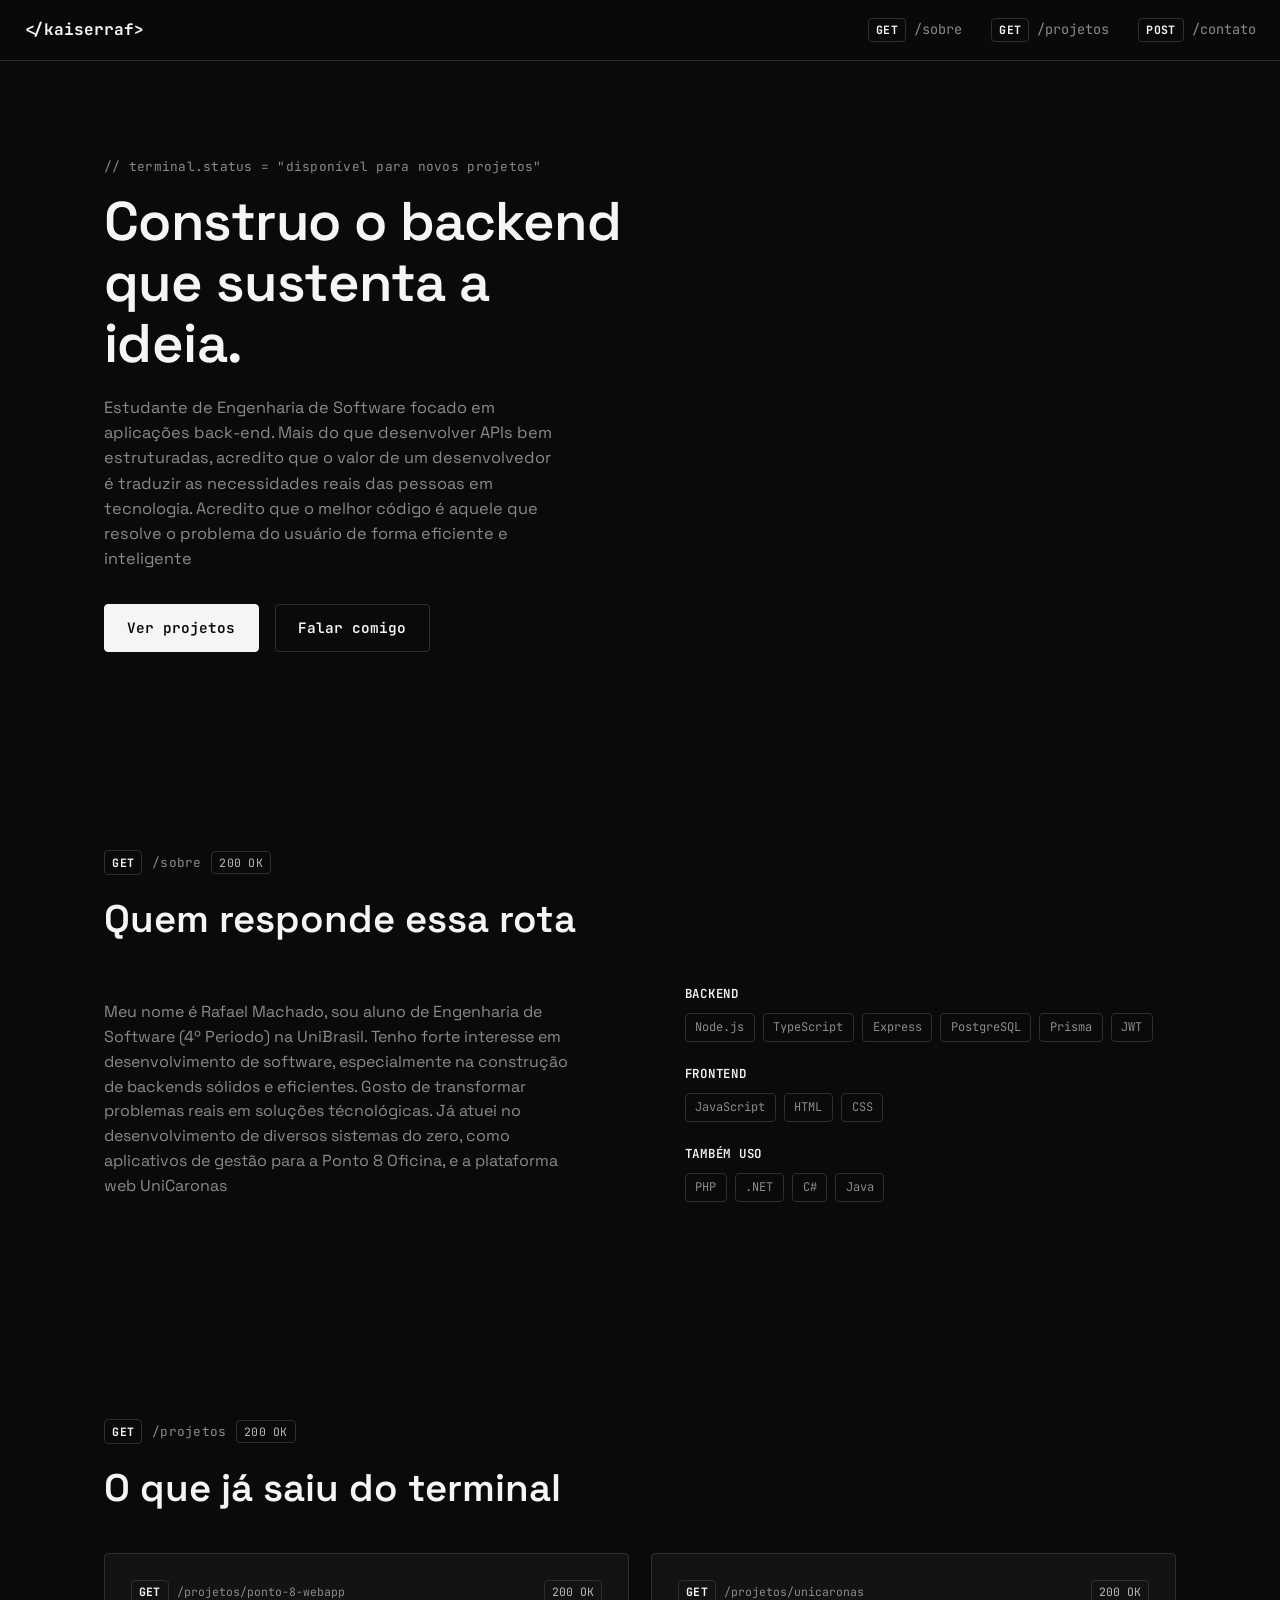
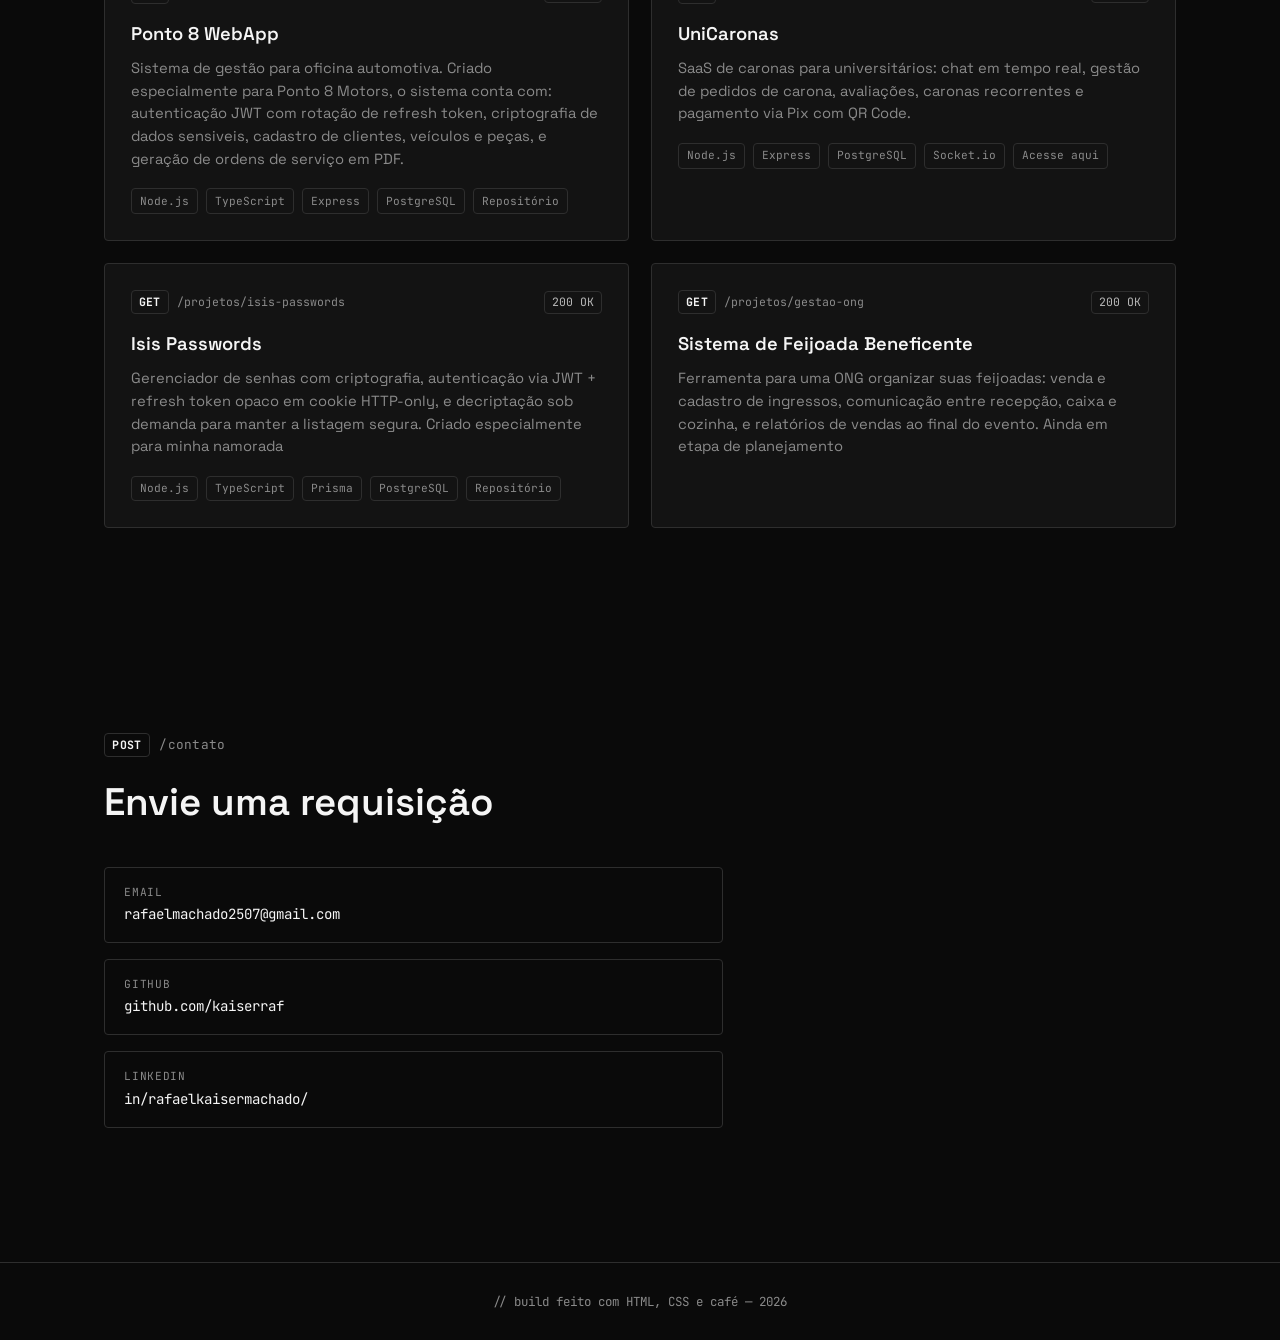
==== index.html @ 098b0710 "first commit" ====
<!DOCTYPE html>
<html lang="pt-BR">
<head>
<meta charset="UTF-8">
<meta name="viewport" content="width=device-width, initial-scale=1.0">
<title>Kaiserraf Dev</title>
<link rel="preconnect" href="https://fonts.googleapis.com">
<link rel="preconnect" href="https://fonts.gstatic.com" crossorigin>
<link href="https://fonts.googleapis.com/css2?family=JetBrains+Mono:wght@400;500;600;700&family=Space+Grotesk:wght@400;500;600;700&display=swap" rel="stylesheet">
<link rel="stylesheet" href="style.css">
</head>
<body>

<header class="topbar">
  <a href="#top" class="brand">&lt;/kaiserraf&gt;</a>
  <nav class="routes">
    <a href="#sobre"><span class="verb verb-get">GET</span> /sobre</a>
    <a href="#projetos"><span class="verb verb-get">GET</span> /projetos</a>
    <a href="#contato"><span class="verb verb-post">POST</span> /contato</a>
  </nav>
  <button class="nav-toggle" id="navToggle" aria-label="Abrir menu" aria-expanded="false" aria-controls="routes">
    <span></span><span></span><span></span>
  </button>
</header>

<main id="top">

  <!-- HERO -->
  <section class="hero">
    <div class="hero-copy">
      <p class="eyebrow">// terminal.status = "disponível para novos projetos"</p>
      <h1>Construo o backend<br>que sustenta a ideia.</h1>
      <p class="lede">
        Estudante de Engenharia de Software focado em aplicações back-end. Mais do que
        desenvolver APIs bem estruturadas, acredito que o valor de um desenvolvedor é traduzir
        as necessidades reais das pessoas em tecnologia. Acredito que o melhor código é aquele 
        que resolve o problema do usuário de forma eficiente e inteligente
      </p>
      <div class="hero-actions">
        <a href="#projetos" class="btn btn-primary">Ver projetos</a>
        <a href="#contato" class="btn btn-ghost">Falar comigo</a>
      </div>
    </div>
  </section>

  <!-- SOBRE -->
  <section id="sobre" class="section">
    <p class="eyebrow"><span class="verb verb-get">GET</span> /sobre <span class="status">200 OK</span></p>
    <h2>Quem responde essa rota</h2>
    <div class="about-grid">
      <p class="about-text">
        Meu nome é Rafael Machado, sou aluno de Engenharia de Software (4º Periodo) na UniBrasil.
        Tenho forte interesse em desenvolvimento de software, especialmente na construção de backends
        sólidos e eficientes. Gosto de transformar problemas reais em soluções técnológicas. Já atuei
        no desenvolvimento de diversos sistemas do zero, como aplicativos de gestão para a Ponto 8 Oficina,
        e a plataforma web UniCaronas
      </p>
      <div class="stack-groups">
        <div class="stack-group">
          <h3>Backend</h3>
          <ul class="tags">
            <li>Node.js</li><li>TypeScript</li><li>Express</li><li>PostgreSQL</li><li>Prisma</li><li>JWT</li>
          </ul>
        </div>
        <div class="stack-group">
          <h3>Frontend</h3>
          <ul class="tags">
            <li>JavaScript</li><li>HTML</li><li>CSS</li>
          </ul>
        </div>
        <div class="stack-group">
          <h3>Também uso</h3>
          <ul class="tags">
            <li>PHP</li><li>.NET</li><li>C#</li><li>Java</li>
          </ul>
        </div>
      </div>
    </div>
  </section>

  <!-- PROJETOS -->
  <section id="projetos" class="section">
    <p class="eyebrow"><span class="verb verb-get">GET</span> /projetos <span class="status">200 OK</span></p>
    <h2>O que já saiu do terminal</h2>

    <div class="project-grid">

      <article class="project-card">
        <div class="project-head">
          <span class="route"><span class="verb verb-get">GET</span> /projetos/ponto-8-webapp</span>
          <span class="status">200 OK</span>
        </div>
        <h3>Ponto 8 WebApp</h3>
        <p>
            Sistema de gestão para oficina automotiva. Criado especialmente para
            Ponto 8 Motors, o sistema conta com: autenticação JWT com rotação
            de refresh token, criptografia de dados sensiveis, cadastro de clientes,
            veículos e peças, e geração de ordens de serviço em PDF.
        </p>
        <ul class="tags small">
          <li>Node.js</li><li>TypeScript</li><li>Express</li><li>PostgreSQL</li><li><a href="https://github.com/kaiserraf/ponto-8-webapp">Repositório</a></li>
        </ul>
      </article>

      <article class="project-card">
        <div class="project-head">
          <span class="route"><span class="verb verb-get">GET</span> /projetos/unicaronas</span>
          <span class="status">200 OK</span>
        </div>
        <h3>UniCaronas</h3>
        <p>SaaS de caronas para universitários: chat em tempo real, gestão de
          pedidos de carona, avaliações, caronas recorrentes e pagamento via Pix
          com QR Code.</p>
        <ul class="tags small">
          <li>Node.js</li><li>Express</li><li>PostgreSQL</li><li>Socket.io</li><li><a href="https://unicaronas-5qtg.vercel.app/index.html">Acesse aqui</a></li>
        </ul>
      </article>

      <article class="project-card">
        <div class="project-head">
          <span class="route"><span class="verb verb-get">GET</span> /projetos/isis-passwords</span>
          <span class="status">200 OK</span>
        </div>
        <h3>Isis Passwords</h3>
        <p>Gerenciador de senhas com criptografia, autenticação via
          JWT + refresh token opaco em cookie HTTP-only, e decriptação sob
          demanda para manter a listagem segura. Criado especialmente para minha namorada</p>
        <ul class="tags small">
          <li>Node.js</li><li>TypeScript</li><li>Prisma</li><li>PostgreSQL</li><li><a href="https://github.com/kaiserraf/isis-passwords">Repositório</a></li>
        </ul>
      </article>

      <article class="project-card">
        <div class="project-head">
          <span class="route"><span class="verb verb-get">GET</span> /projetos/gestao-ong</span>
          <span class="status">200 OK</span>
        </div>
        <h3>Sistema de Feijoada Beneficente</h3>
        <p>Ferramenta para uma ONG organizar suas feijoadas: venda e cadastro de
          ingressos, comunicação entre recepção, caixa e cozinha, e relatórios de
          vendas ao final do evento. Ainda em etapa de planejamento</p>
        <ul class="tags small">
          <!--<li>Node.js</li><li>PostgreSQL</li><li><a href="https://github.com/kaiserraf/isis-passwords">Ainda não disponivel</a></li>-->
        </ul>
      </article>

    </div>
  </section>

  <!-- CONTATO -->
  <section id="contato" class="section section-contact">
    <p class="eyebrow"><span class="verb verb-post">POST</span> /contato</p>
    <h2>Envie uma requisição</h2>

    <div class="contact-grid">

      <div class="contact-links">
        <a href="mailto:rafaelmachado2507@gmail.com" class="contact-link">
          <span class="link-label">email</span>
          <span class="link-value">rafaelmachado2507@gmail.com</span>
        </a>
        <a href="https://github.com/kaiserraf" class="contact-link" target="_blank" rel="noopener">
          <span class="link-label">github</span>
          <span class="link-value">github.com/kaiserraf</span>
        </a>
        <a href="https://www.linkedin.com/in/rafaelkaisermachado/" class="contact-link" target="_blank" rel="noopener">
          <span class="link-label">linkedin</span>
          <span class="link-value">in/rafaelkaisermachado/</span>
        </a>
      </div>
    </div>
  </section>

</main>

<footer class="footer">
  <p>// build feito com HTML, CSS e café — <span id="year"></span></p>
</footer>

<script>
  // Ano dinâmico no rodapé
  document.getElementById('year').textContent = new Date().getFullYear();

  // Menu mobile
  const navToggle = document.getElementById('navToggle');
  const routes = document.querySelector('.routes');
  navToggle.addEventListener('click', () => {
    const isOpen = routes.classList.toggle('open');
    navToggle.setAttribute('aria-expanded', isOpen);
  });
  routes.querySelectorAll('a').forEach(link => {
    link.addEventListener('click', () => {
      routes.classList.remove('open');
      navToggle.setAttribute('aria-expanded', 'false');
    });
  });

  // Reveal ao rolar a página
  const revealEls = document.querySelectorAll('.section, .project-card');
  if (!prefersReducedMotion && 'IntersectionObserver' in window) {
    const observer = new IntersectionObserver((entries) => {
      entries.forEach(entry => {
        if (entry.isIntersecting) {
          entry.target.classList.add('in-view');
          observer.unobserve(entry.target);
        }
      });
    }, { threshold: 0.12 });
    revealEls.forEach(el => {
      el.classList.add('reveal');
      observer.observe(el);
    });
  }
</script>

</body>
</html>
---- style.css ----
/* ============================================
   TOKENS — mesma estrutura do projeto 1,
   paleta reduzida a preto / branco / cinzas
   ============================================ */
:root {
  --ink: #0a0a0a;
  --ink-soft: #131313;
  --slate: #1c1c1c;
  --slate-line: #2e2e2e;
  --white: #f5f5f5;
  --mist: #8a8a8a;
  --accent: #f5f5f5;
  --ok: #b8b8b8;

  --font-display: 'Space Grotesk', sans-serif;
  --font-mono: 'JetBrains Mono', monospace;

  --radius: 4px;
  --max-width: 1120px;
  --section-pad: clamp(4rem, 8vw, 7rem);
}

* { box-sizing: border-box; }

html { scroll-behavior: smooth; }

@media (prefers-reduced-motion: reduce) {
  html { scroll-behavior: auto; }
  * { animation-duration: 0.01ms !important; animation-iteration-count: 1 !important; transition-duration: 0.01ms !important; }
}

body {
  margin: 0;
  background: var(--ink);
  color: var(--white);
  font-family: var(--font-display);
  line-height: 1.55;
  -webkit-font-smoothing: antialiased;
}

h1, h2, h3 { font-family: var(--font-display); font-weight: 600; margin: 0; }

a { color: inherit; text-decoration: none; }

ul { list-style: none; margin: 0; padding: 0; }

section, header, footer, main { position: relative; }

::selection { background: var(--white); color: var(--ink); }

:focus-visible {
  outline: 2px solid var(--white);
  outline-offset: 3px;
}

/* ============================================
   UTILITIES
   ============================================ */
.eyebrow {
  font-family: var(--font-mono);
  font-size: 0.8rem;
  color: var(--mist);
  letter-spacing: 0.02em;
  margin: 0 0 0.9rem;
  display: flex;
  align-items: center;
  gap: 0.6rem;
  flex-wrap: wrap;
}

.verb {
  font-family: var(--font-mono);
  font-weight: 700;
  font-size: 0.72rem;
  padding: 0.15rem 0.45rem;
  border-radius: var(--radius);
  letter-spacing: 0.03em;
  border: 1px solid var(--slate-line);
  color: var(--mist);
}
.verb-get { color: var(--white); }
.verb-post { color: var(--white); }

.status {
  font-family: var(--font-mono);
  font-size: 0.72rem;
  color: var(--ok);
  border: 1px solid var(--slate-line);
  border-radius: var(--radius);
  padding: 0.1rem 0.45rem;
}

.section {
  max-width: var(--max-width);
  margin: 0 auto;
  padding: var(--section-pad) 1.5rem;
}

.section h2 {
  font-size: clamp(1.7rem, 3.2vw, 2.4rem);
  margin-bottom: 2.2rem;
  max-width: 26ch;
}

.reveal { opacity: 0; transform: translateY(18px); transition: opacity 0.6s ease, transform 0.6s ease; }
.reveal.in-view { opacity: 1; transform: translateY(0); }

.btn {
  display: inline-flex;
  align-items: center;
  gap: 0.5rem;
  font-family: var(--font-mono);
  font-size: 0.9rem;
  font-weight: 600;
  padding: 0.75rem 1.4rem;
  border-radius: var(--radius);
  border: 1px solid var(--slate-line);
  cursor: pointer;
  transition: transform 0.15s ease, background 0.15s ease, border-color 0.15s ease;
}
.btn:hover { transform: translateY(-2px); }

.btn-primary { background: var(--white); color: var(--ink); border-color: var(--white); }
.btn-primary:hover { background: var(--mist); border-color: var(--mist); }

.btn-ghost { border-color: var(--slate-line); color: var(--white); }
.btn-ghost:hover { border-color: var(--white); }

.tags {
  display: flex;
  flex-wrap: wrap;
  gap: 0.5rem;
}
.tags li {
  font-family: var(--font-mono);
  font-size: 0.75rem;
  color: var(--mist);
  border: 1px solid var(--slate-line);
  border-radius: var(--radius);
  padding: 0.25rem 0.6rem;
}
.tags.small li { font-size: 0.7rem; padding: 0.2rem 0.5rem; }

/* ============================================
   TOPBAR
   ============================================ */
.topbar {
  position: sticky;
  top: 0;
  z-index: 50;
  display: flex;
  align-items: center;
  justify-content: space-between;
  padding: 1.1rem 1.5rem;
  background: rgba(10, 10, 10, 0.85);
  backdrop-filter: blur(10px);
  border-bottom: 1px solid var(--slate-line);
}

.brand {
  font-family: var(--font-mono);
  font-weight: 700;
  font-size: 1rem;
  color: var(--white);
}

.routes {
  display: flex;
  gap: 1.8rem;
}
.routes a {
  font-family: var(--font-mono);
  font-size: 0.85rem;
  color: var(--mist);
  display: flex;
  align-items: center;
  gap: 0.5rem;
  transition: color 0.15s ease;
}
.routes a:hover { color: var(--white); }

.nav-toggle {
  display: none;
  flex-direction: column;
  justify-content: center;
  gap: 5px;
  width: 34px;
  height: 34px;
  background: none;
  border: none;
  cursor: pointer;
  padding: 0;
}
.nav-toggle span {
  display: block;
  height: 2px;
  background: var(--white);
  border-radius: 2px;
}

/* ============================================
   HERO
   ============================================ */
.hero {
  max-width: var(--max-width);
  margin: 0 auto;
  padding: clamp(3rem, 10vw, 6rem) 1.5rem;
  display: grid;
  grid-template-columns: 1.1fr 1fr;
  gap: 3rem;
  align-items: center;
}

.hero-copy h1 {
  font-size: clamp(2.2rem, 5vw, 3.4rem);
  line-height: 1.12;
  margin: 0 0 1.3rem;
  letter-spacing: -0.01em;
}

.hero-copy .lede {
  color: var(--mist);
  font-size: 1.02rem;
  max-width: 46ch;
  margin: 0 0 2rem;
}

.hero-actions {
  display: flex;
  gap: 1rem;
  flex-wrap: wrap;
}

.terminal-window {
  background: var(--ink-soft);
  border: 1px solid var(--slate-line);
  border-radius: var(--radius);
  overflow: hidden;
}

.terminal-bar {
  display: flex;
  align-items: center;
  gap: 0.4rem;
  padding: 0.7rem 0.9rem;
  background: var(--slate);
  border-bottom: 1px solid var(--slate-line);
}
.dot { width: 9px; height: 9px; border-radius: 50%; background: var(--slate-line); }
.dot-r, .dot-y, .dot-g { background: var(--slate-line); }
.terminal-title {
  margin-left: 0.6rem;
  font-family: var(--font-mono);
  font-size: 0.72rem;
  color: var(--mist);
}

.terminal-body {
  padding: 1.3rem 1.2rem;
  min-height: 220px;
}
.terminal-body pre {
  margin: 0;
  font-family: var(--font-mono);
  font-size: 0.85rem;
  color: var(--white);
  white-space: pre-wrap;
  word-break: break-word;
  display: inline;
}
.cursor {
  font-family: var(--font-mono);
  color: var(--white);
}
@keyframes blink {
  0%, 50% { opacity: 1; }
  51%, 100% { opacity: 0; }
}

/* ============================================
   SOBRE
   ============================================ */
.about-grid {
  display: grid;
  grid-template-columns: 1.1fr 1fr;
  gap: 2.5rem;
  align-items: start;
}

.about-text {
  color: var(--mist);
  font-size: 1rem;
  max-width: 48ch;
}

.stack-groups {
  display: flex;
  flex-direction: column;
  gap: 1.4rem;
}
.stack-group h3 {
  font-family: var(--font-mono);
  font-size: 0.78rem;
  color: var(--white);
  text-transform: uppercase;
  letter-spacing: 0.06em;
  margin-bottom: 0.6rem;
}

/* ============================================
   PROJETOS
   ============================================ */
.project-grid {
  display: grid;
  grid-template-columns: repeat(2, 1fr);
  gap: 1.4rem;
}

.project-card {
  background: var(--ink-soft);
  border: 1px solid var(--slate-line);
  border-radius: var(--radius);
  padding: 1.6rem;
  transition: border-color 0.2s ease, transform 0.2s ease;
}
.project-card:hover {
  border-color: var(--white);
  transform: translateY(-3px);
}

.project-head {
  display: flex;
  align-items: center;
  justify-content: space-between;
  margin-bottom: 1rem;
  flex-wrap: wrap;
  gap: 0.5rem;
}
.route {
  font-family: var(--font-mono);
  font-size: 0.72rem;
  color: var(--mist);
  display: flex;
  align-items: center;
  gap: 0.5rem;
}

.project-card h3 {
  font-size: 1.15rem;
  margin-bottom: 0.5rem;
}
.project-card p {
  color: var(--mist);
  font-size: 0.92rem;
  margin: 0 0 1.1rem;
}

/* ============================================
   CONTATO
   ============================================ */
.section-contact { padding-bottom: calc(var(--section-pad) + 2rem); }

.contact-grid {
  display: grid;
  grid-template-columns: 1.2fr 0.8fr;
  gap: 2.5rem;
  margin-top: 2rem;
}

.contact-form {
  display: flex;
  flex-direction: column;
  gap: 0.4rem;
}
.contact-form label {
  font-family: var(--font-mono);
  font-size: 0.75rem;
  color: var(--mist);
  margin-top: 0.9rem;
}
.contact-form input,
.contact-form textarea {
  background: var(--ink-soft);
  border: 1px solid var(--slate-line);
  border-radius: var(--radius);
  color: var(--white);
  font-family: var(--font-mono);
  font-size: 0.9rem;
  padding: 0.75rem 0.9rem;
  resize: vertical;
}
.contact-form input:focus,
.contact-form textarea:focus {
  border-color: var(--white);
}
.contact-form button {
  margin-top: 1.3rem;
  align-self: flex-start;
}
.form-response {
  font-family: var(--font-mono);
  font-size: 0.8rem;
  color: var(--mist);
  min-height: 1.2em;
  opacity: 0;
  transition: opacity 0.3s ease;
}
.form-response.show { opacity: 1; color: var(--white); }

.contact-links {
  display: flex;
  flex-direction: column;
  gap: 1rem;
  align-self: start;
}
.contact-link {
  display: flex;
  flex-direction: column;
  gap: 0.2rem;
  padding: 1rem 1.2rem;
  border: 1px solid var(--slate-line);
  border-radius: var(--radius);
  transition: border-color 0.2s ease, transform 0.2s ease;
}
.contact-link:hover { border-color: var(--white); transform: translateY(-2px); }
.link-label {
  font-family: var(--font-mono);
  font-size: 0.7rem;
  color: var(--mist);
  text-transform: uppercase;
  letter-spacing: 0.06em;
}
.link-value {
  font-family: var(--font-mono);
  font-size: 0.88rem;
  color: var(--white);
}

/* ============================================
   FOOTER
   ============================================ */
.footer {
  border-top: 1px solid var(--slate-line);
  padding: 1.8rem 1.5rem;
  text-align: center;
}
.footer p {
  font-family: var(--font-mono);
  font-size: 0.78rem;
  color: var(--mist);
  margin: 0;
}

/* ============================================
   RESPONSIVE
   ============================================ */
@media (max-width: 860px) {
  .hero { grid-template-columns: 1fr; }
  .about-grid { grid-template-columns: 1fr; }
  .contact-grid { grid-template-columns: 1fr; }
  .project-grid { grid-template-columns: 1fr; }
}

@media (max-width: 720px) {
  .routes {
    position: absolute;
    top: 100%;
    left: 0;
    right: 0;
    background: var(--ink-soft);
    border-bottom: 1px solid var(--slate-line);
    flex-direction: column;
    gap: 0;
    max-height: 0;
    overflow: hidden;
    transition: max-height 0.25s ease;
  }
  .routes.open { max-height: 220px; }
  .routes a {
    padding: 0.9rem 1.5rem;
    border-bottom: 1px solid var(--slate-line);
  }
  .nav-toggle { display: flex; }
}
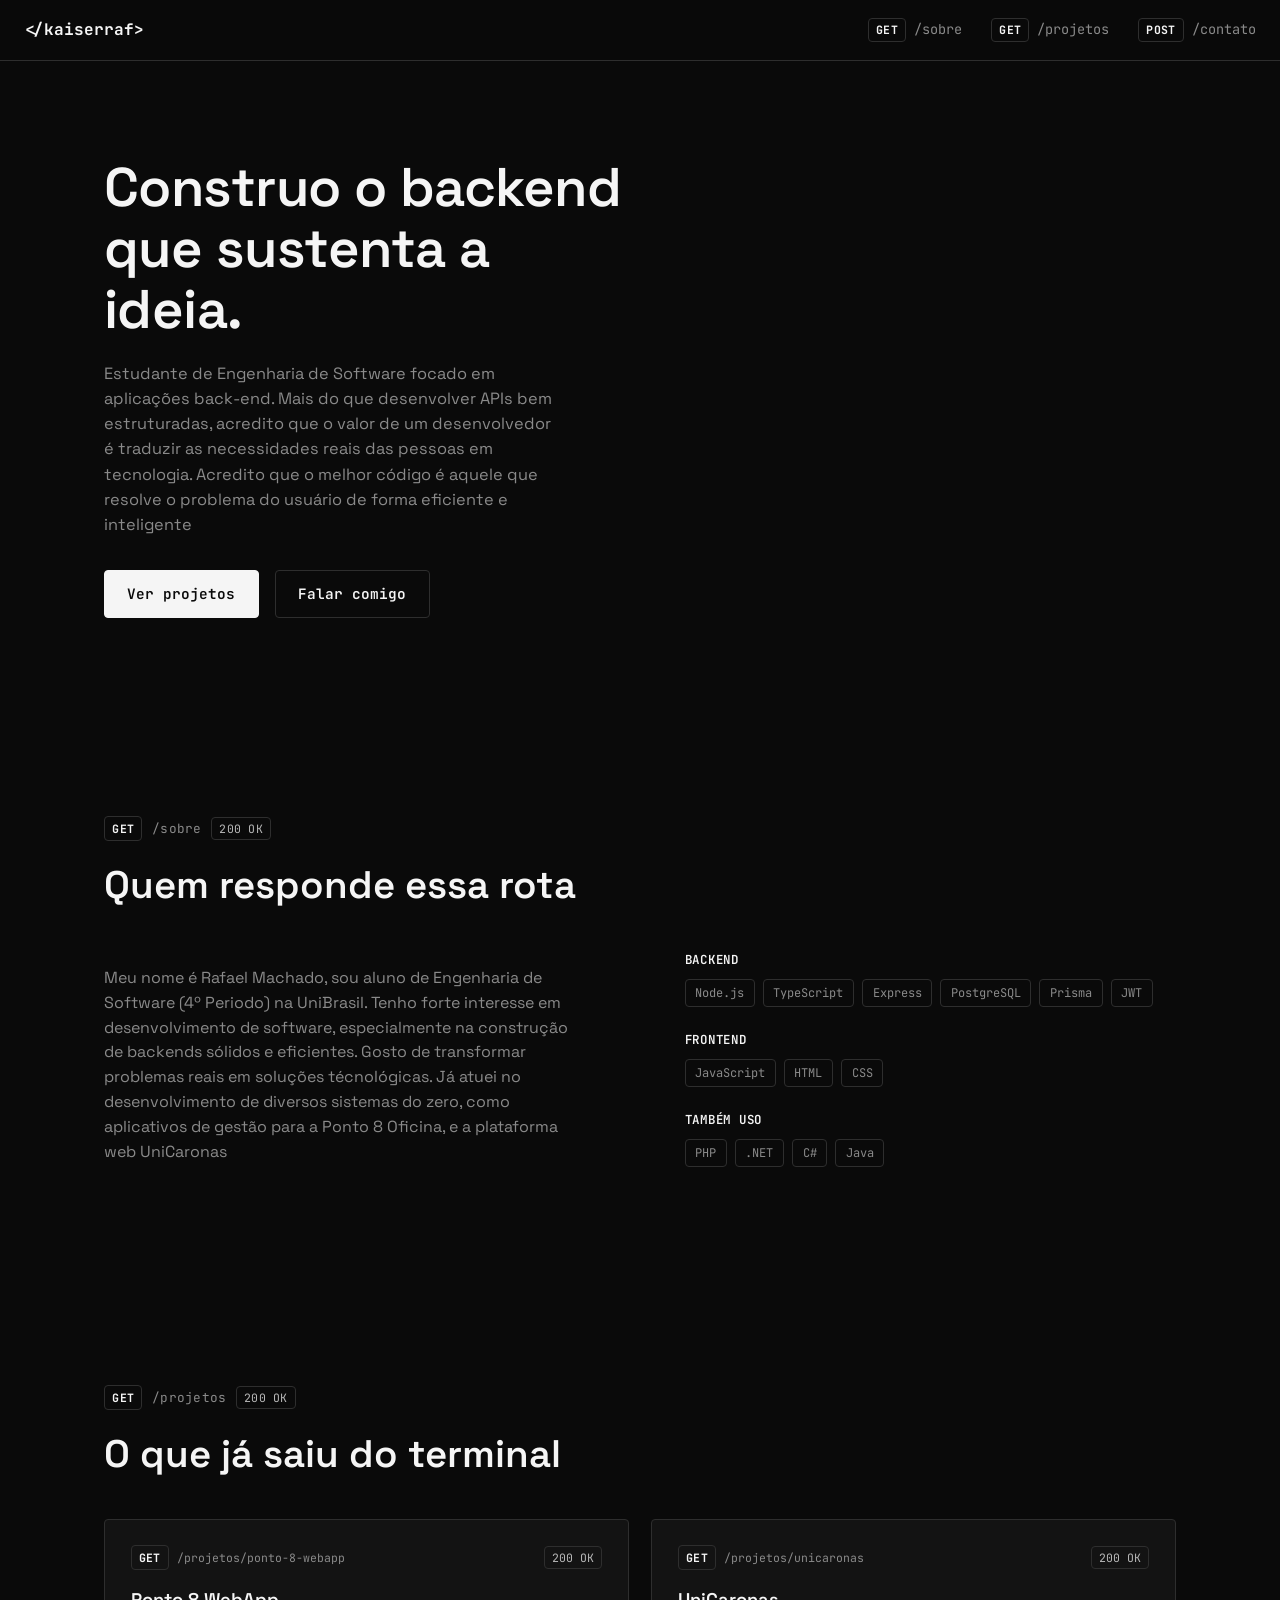
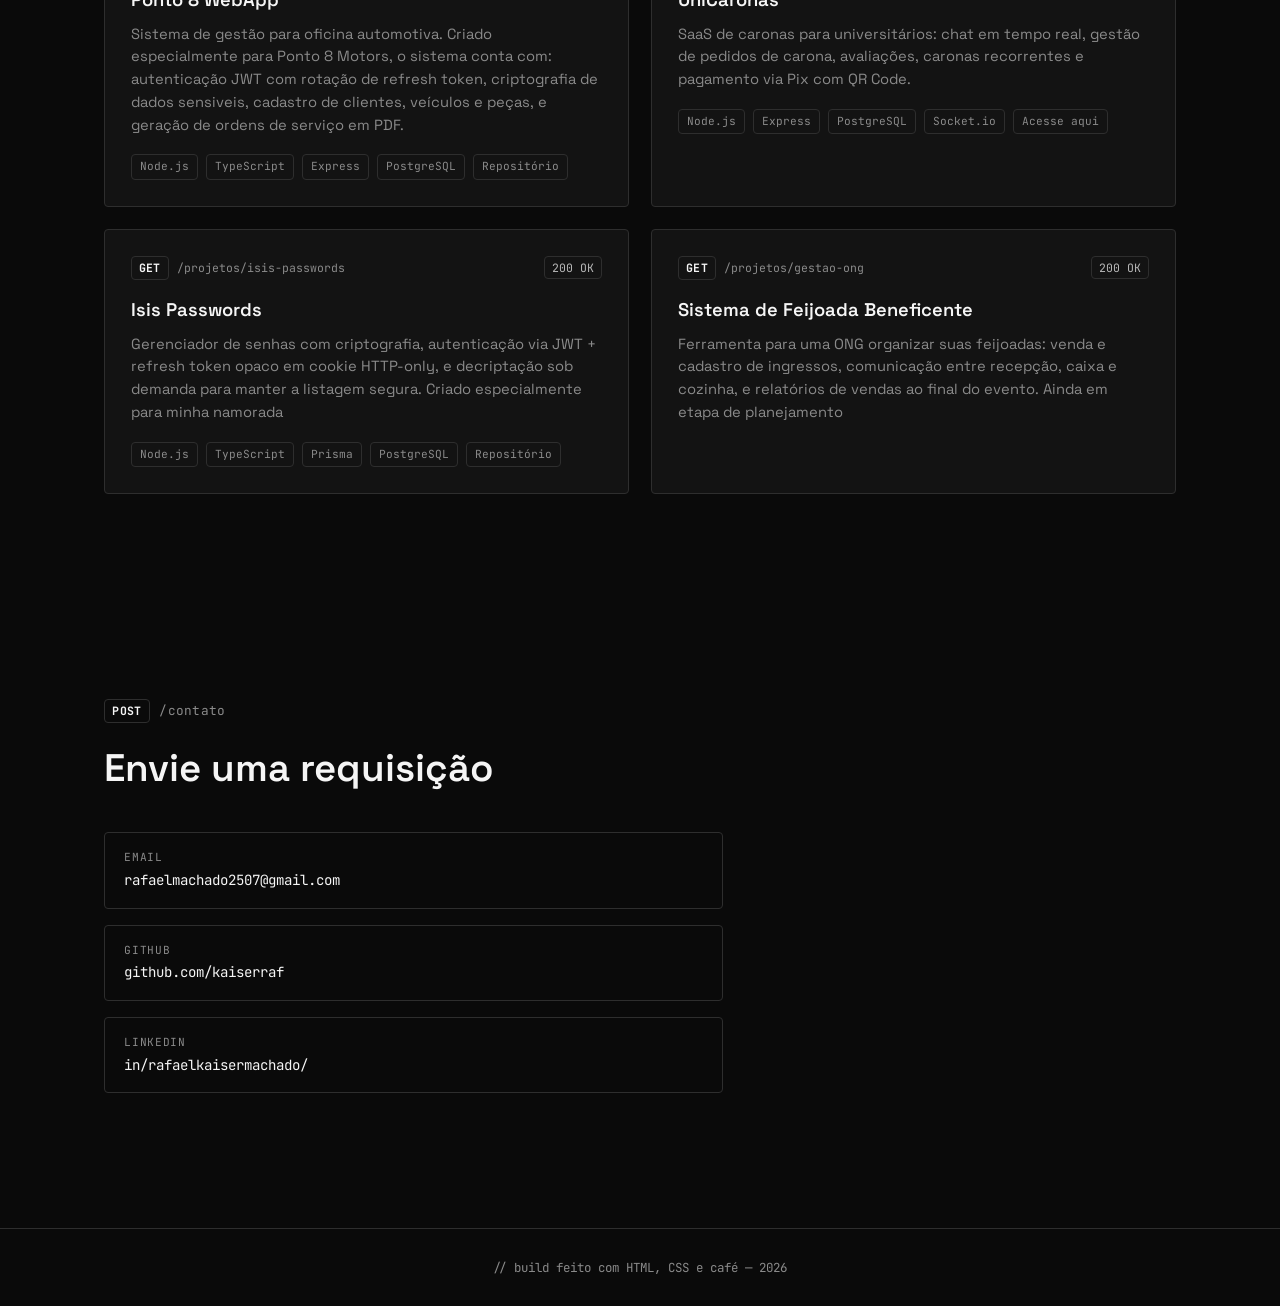
==== commit e5374ef8: "correção" ====
--- a/index.html
+++ b/index.html
@@ -28,7 +28,7 @@
   <!-- HERO -->
   <section class="hero">
     <div class="hero-copy">
-      <p class="eyebrow">// terminal.status = "disponível para novos projetos"</p>
+
       <h1>Construo o backend<br>que sustenta a ideia.</h1>
       <p class="lede">
         Estudante de Engenharia de Software focado em aplicações back-end. Mais do que
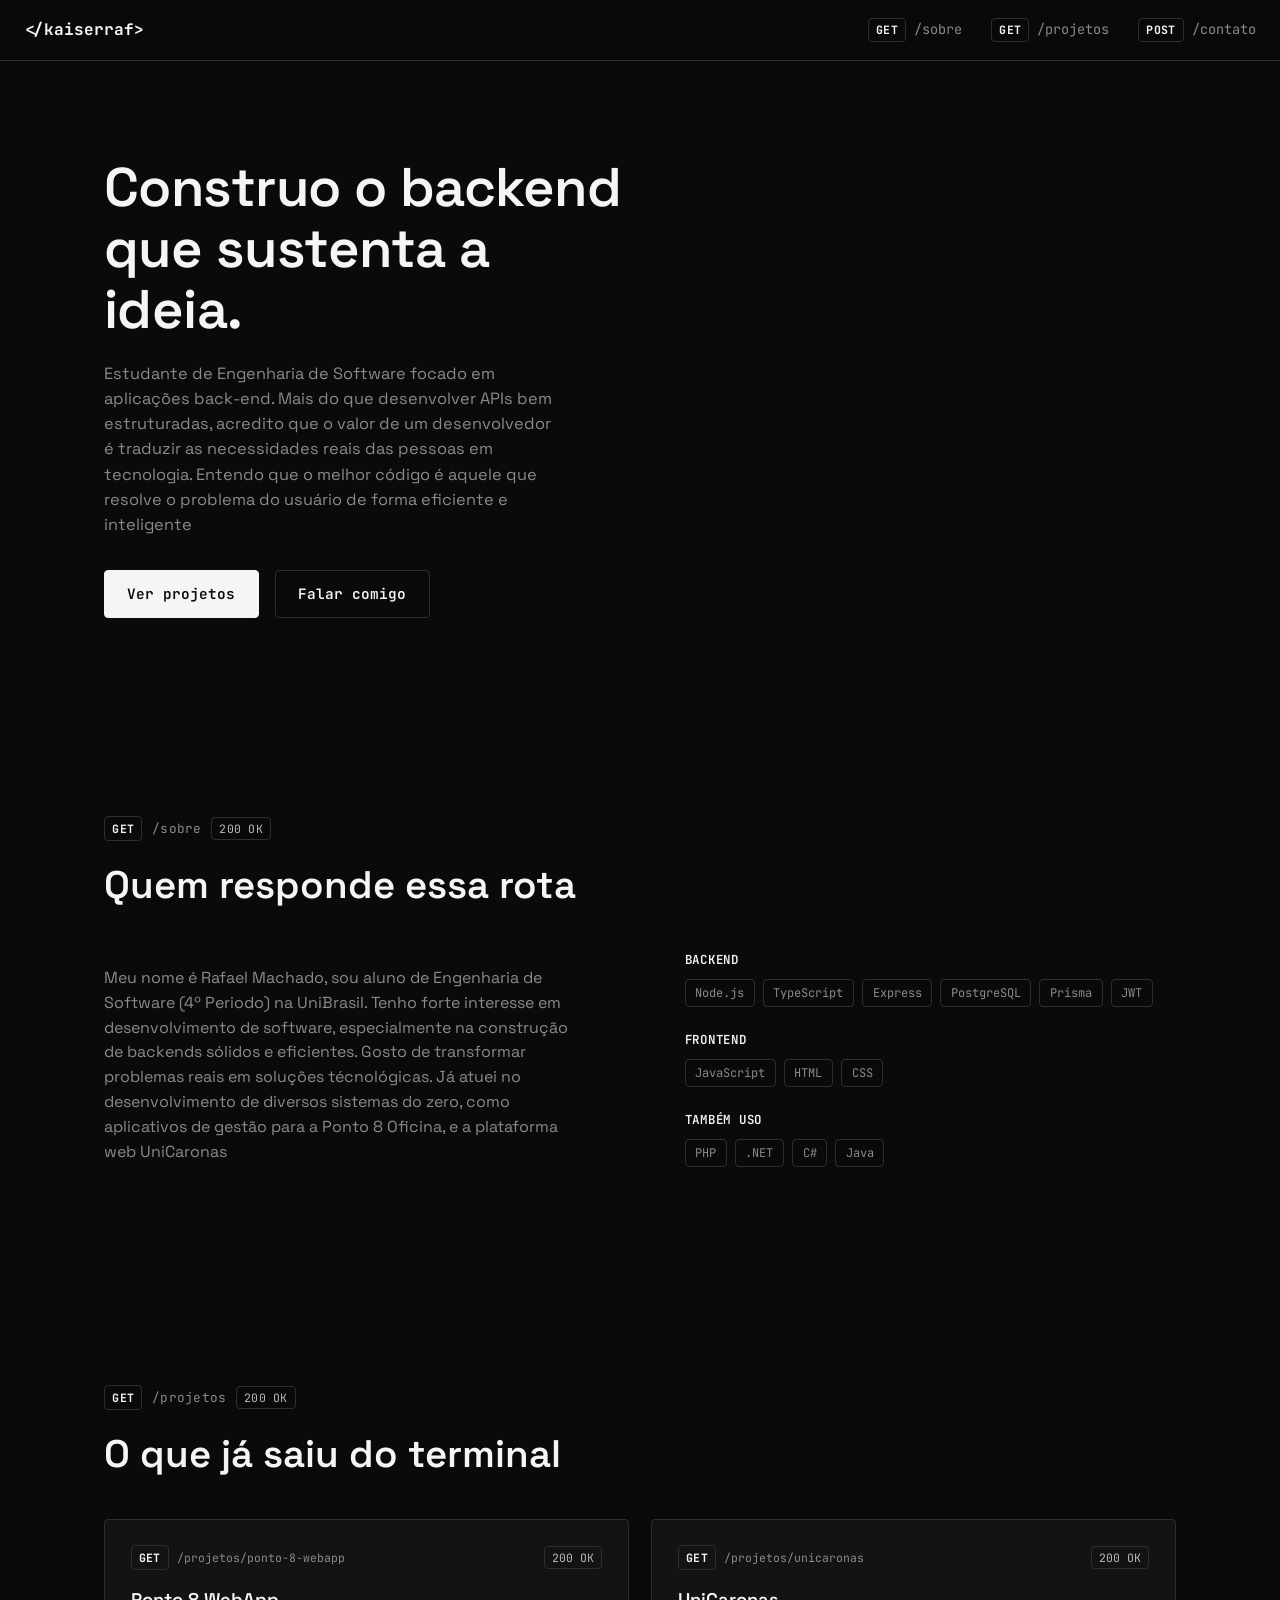
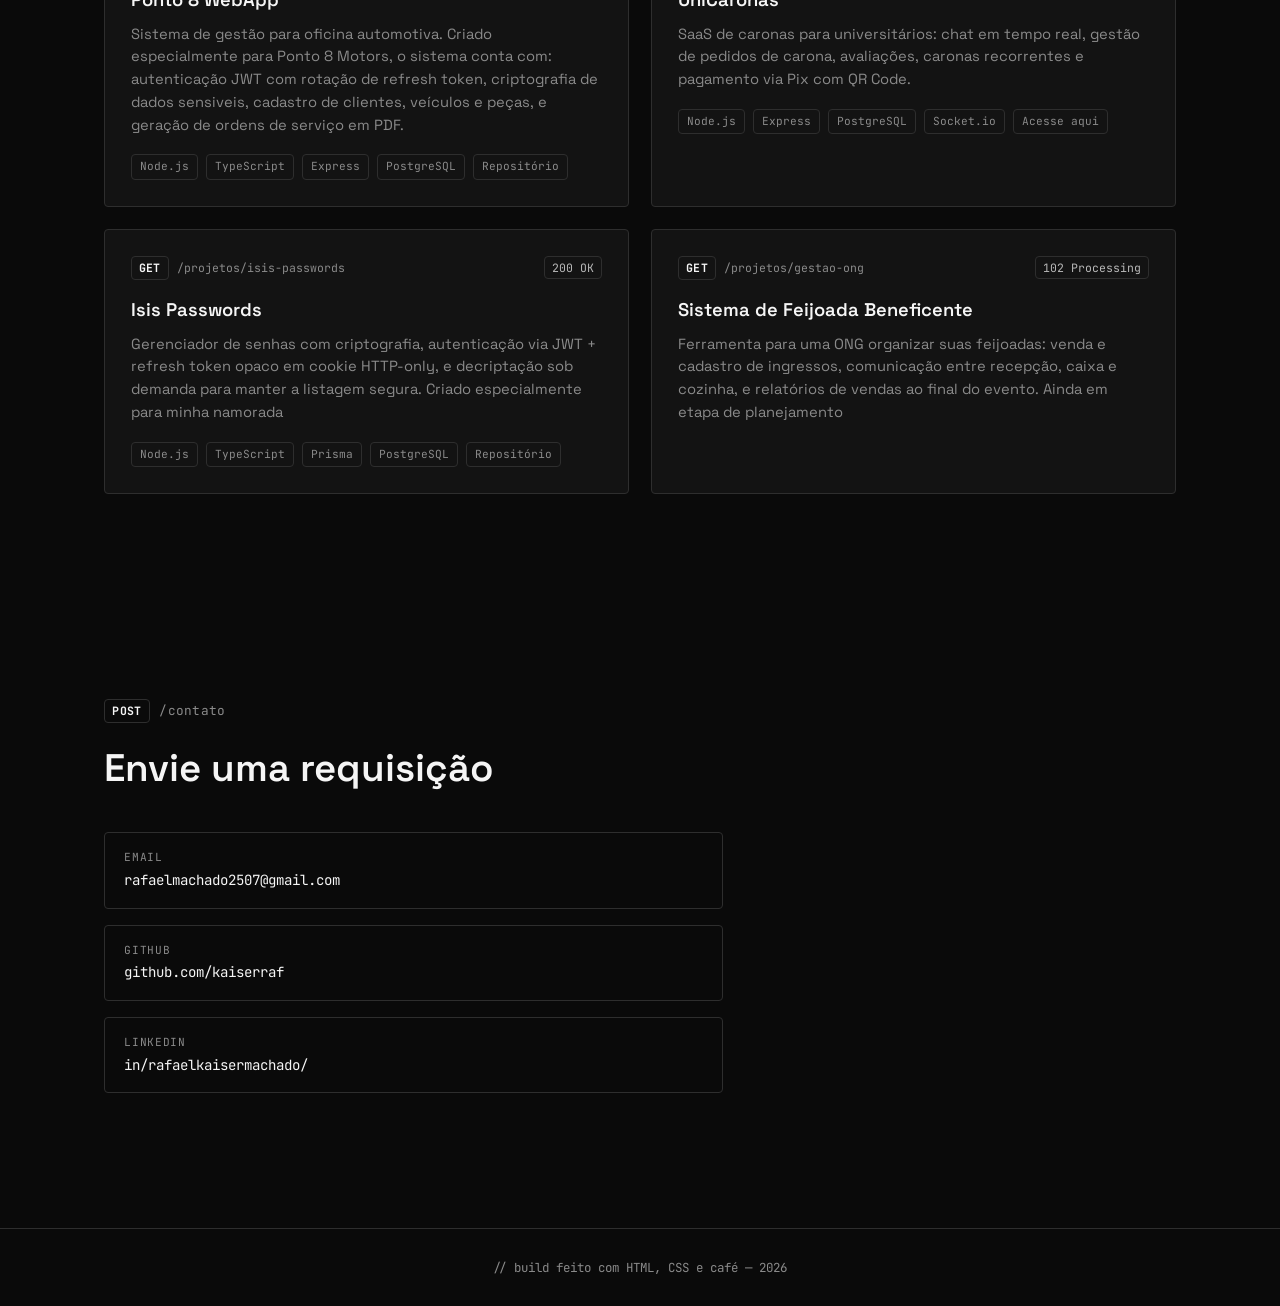
==== commit 8f025cf5: "feat: meta-tags e favicon" ====
--- a/index.html
+++ b/index.html
@@ -8,6 +8,22 @@
 <link rel="preconnect" href="https://fonts.gstatic.com" crossorigin>
 <link href="https://fonts.googleapis.com/css2?family=JetBrains+Mono:wght@400;500;600;700&family=Space+Grotesk:wght@400;500;600;700&display=swap" rel="stylesheet">
 <link rel="stylesheet" href="style.css">
+<meta name="description" content="Portfólio de Rafael Machado — estudante de Engenharia de Software na UniBrasil, focado em backends com Node.js, TypeScript, Express e PostgreSQL.">
+
+<!-- Open Graph (WhatsApp, LinkedIn, Facebook) -->
+<meta property="og:type" content="website">
+<meta property="og:title" content="Kaiserraf Dev — Rafael Machado">
+<meta property="og:description" content="Estudante de Engenharia de Software focado em back-end. Confira projetos como Ponto 8 WebApp, UniCaronas e Isis Passwords.">
+<meta property="og:url" content="https://kaiserraf.github.io/portifolio/">
+<meta property="og:image" content="https://kaiserraf.github.io/portifolio/og-image.png">
+
+<!-- Twitter/X card -->
+<meta name="twitter:card" content="summary_large_image">
+<meta name="twitter:title" content="Kaiserraf Dev — Rafael Machado">
+<meta name="twitter:description" content="Estudante de Engenharia de Software focado em back-end. Confira projetos como Ponto 8 WebApp, UniCaronas e Isis Passwords.">
+<meta name="twitter:image" content="https://kaiserraf.github.io/portifolio/og-image.png">
+
+<link rel="icon" type="image/png" href="icon.jpg">
 </head>
 <body>
 
@@ -33,7 +49,7 @@
       <p class="lede">
         Estudante de Engenharia de Software focado em aplicações back-end. Mais do que
         desenvolver APIs bem estruturadas, acredito que o valor de um desenvolvedor é traduzir
-        as necessidades reais das pessoas em tecnologia. Acredito que o melhor código é aquele 
+        as necessidades reais das pessoas em tecnologia. Entendo que o melhor código é aquele 
         que resolve o problema do usuário de forma eficiente e inteligente
       </p>
       <div class="hero-actions">
@@ -133,7 +149,7 @@
       <article class="project-card">
         <div class="project-head">
           <span class="route"><span class="verb verb-get">GET</span> /projetos/gestao-ong</span>
-          <span class="status">200 OK</span>
+          <span class="status">102 Processing</span>
         </div>
         <h3>Sistema de Feijoada Beneficente</h3>
         <p>Ferramenta para uma ONG organizar suas feijoadas: venda e cadastro de
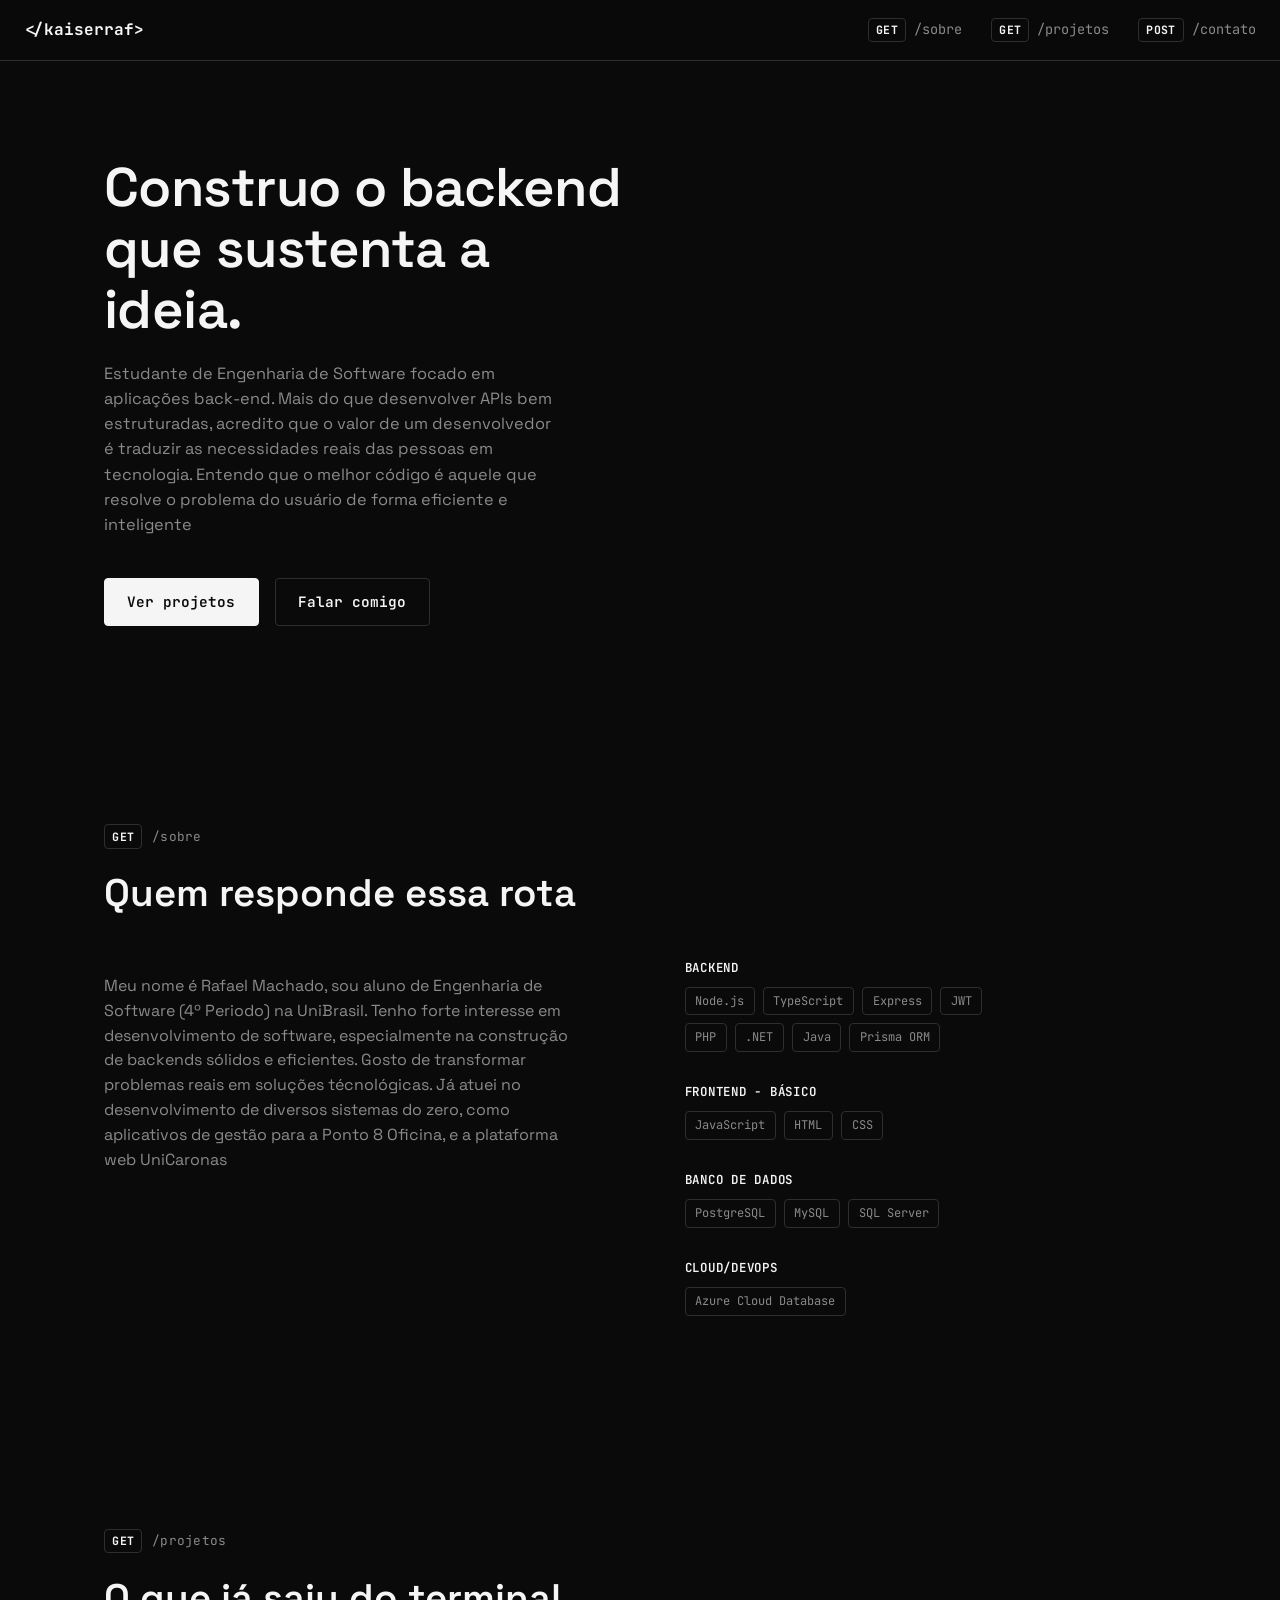
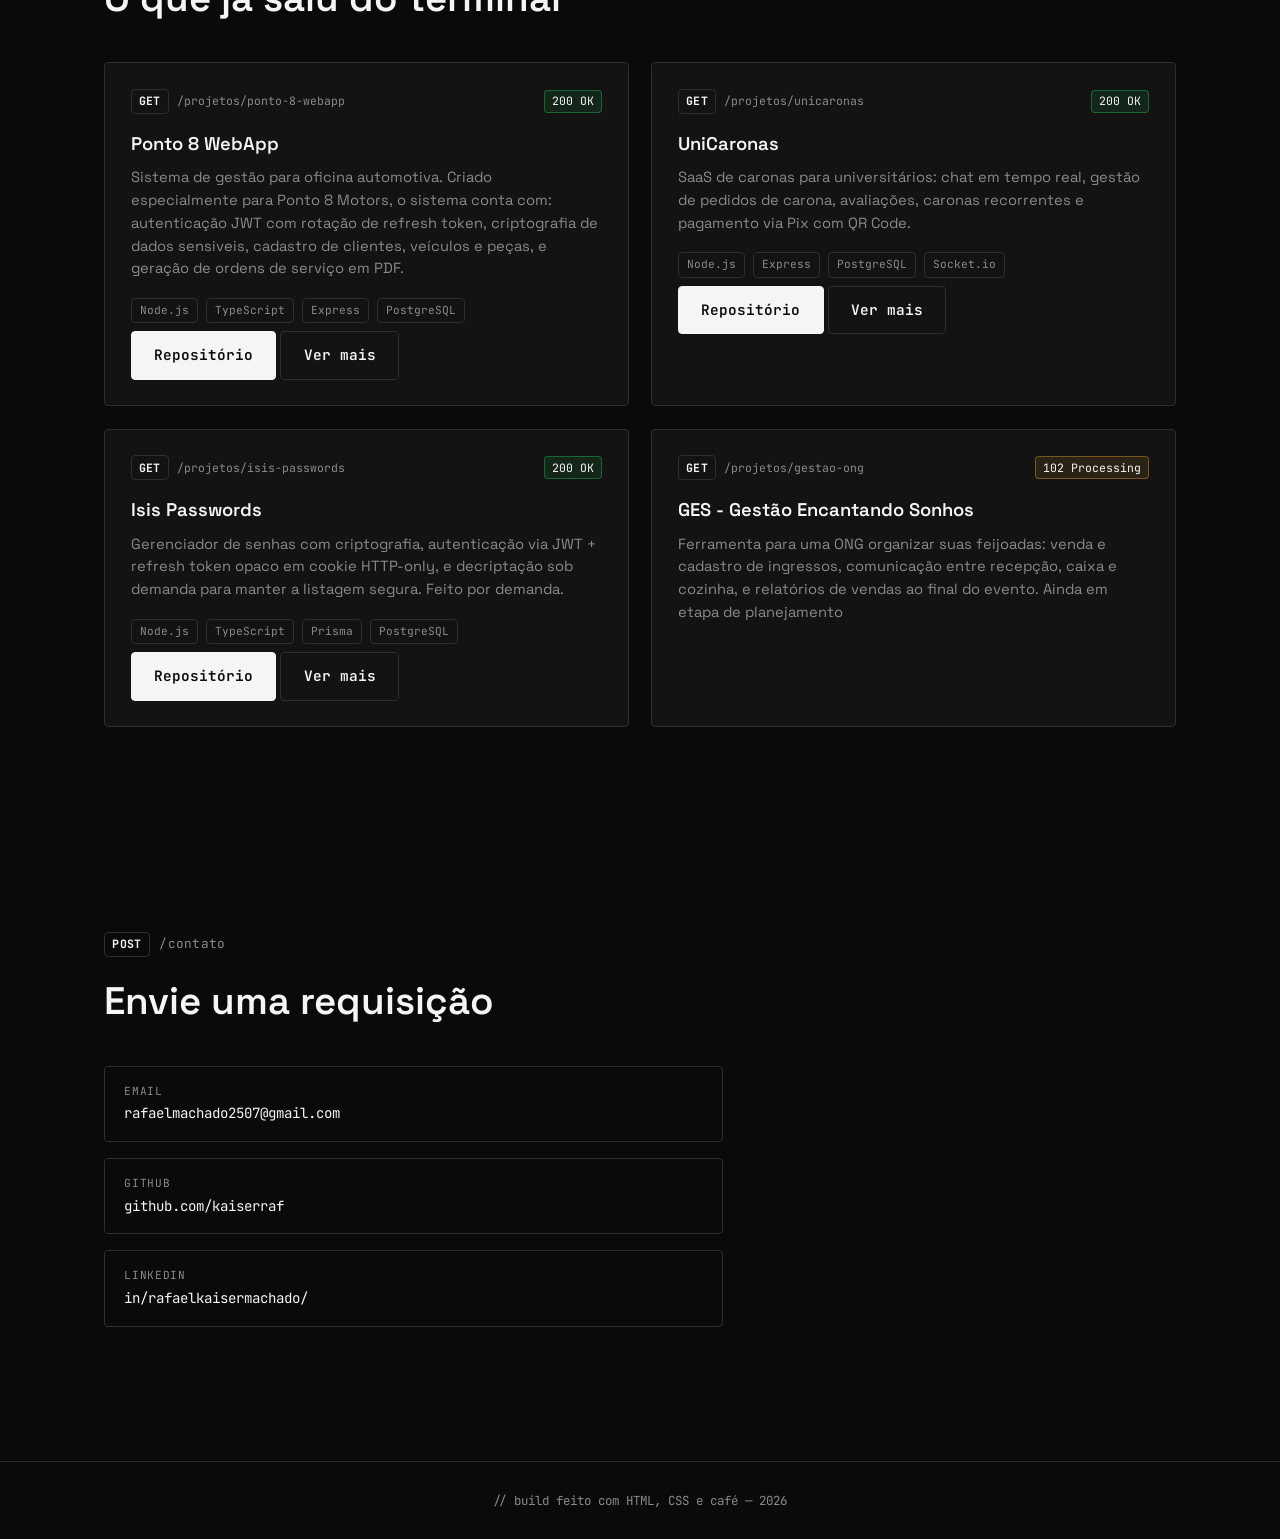
==== commit c4433d81: "top" ====
--- a/index.html
+++ b/index.html
@@ -61,7 +61,7 @@
 
   <!-- SOBRE -->
   <section id="sobre" class="section">
-    <p class="eyebrow"><span class="verb verb-get">GET</span> /sobre <span class="status">200 OK</span></p>
+    <p class="eyebrow"><span class="verb verb-get">GET</span> /sobre</p>
     <h2>Quem responde essa rota</h2>
     <div class="about-grid">
       <p class="about-text">
@@ -75,19 +75,28 @@
         <div class="stack-group">
           <h3>Backend</h3>
           <ul class="tags">
-            <li>Node.js</li><li>TypeScript</li><li>Express</li><li>PostgreSQL</li><li>Prisma</li><li>JWT</li>
-          </ul>
-        </div>
-        <div class="stack-group">
-          <h3>Frontend</h3>
+            <li>Node.js</li><li>TypeScript</li><li>Express</li><li>JWT</li>
+          </ul>
+          <ul class="tags">
+            <li>PHP</li><li>.NET</li><li>Java</li><li>Prisma ORM</li>
+          </ul>
+        </div>
+        <div class="stack-group">
+          <h3>Frontend - Básico</h3>
           <ul class="tags">
             <li>JavaScript</li><li>HTML</li><li>CSS</li>
           </ul>
         </div>
         <div class="stack-group">
-          <h3>Também uso</h3>
-          <ul class="tags">
-            <li>PHP</li><li>.NET</li><li>C#</li><li>Java</li>
+          <h3>Banco de Dados</h3>
+          <ul class="tags">
+            <li>PostgreSQL</li><li>MySQL</li><li>SQL Server</li>
+          </ul>
+        </div>
+        <div class="stack-group">
+          <h3>Cloud/DevOps</h3>
+          <ul class="tags">
+            <li>Azure Cloud Database</li><!--<li>Azure VPS</li><li>MySQL</li><li>SQL Server</li>-->
           </ul>
         </div>
       </div>
@@ -96,7 +105,7 @@
 
   <!-- PROJETOS -->
   <section id="projetos" class="section">
-    <p class="eyebrow"><span class="verb verb-get">GET</span> /projetos <span class="status">200 OK</span></p>
+    <p class="eyebrow"><span class="verb verb-get">GET</span> /projetos</p>
     <h2>O que já saiu do terminal</h2>
 
     <div class="project-grid">
@@ -114,8 +123,10 @@
             veículos e peças, e geração de ordens de serviço em PDF.
         </p>
         <ul class="tags small">
-          <li>Node.js</li><li>TypeScript</li><li>Express</li><li>PostgreSQL</li><li><a href="https://github.com/kaiserraf/ponto-8-webapp">Repositório</a></li>
-        </ul>
+          <li>Node.js</li><li>TypeScript</li><li>Express</li><li>PostgreSQL</li>
+        </ul>
+        <a href="https://github.com/kaiserraf/ponto-8-webapp" class="btn btn-primary">Repositório</a>
+        <a href="ponto8.html" class="btn btn-ghost">Ver mais</a>
       </article>
 
       <article class="project-card">
@@ -128,8 +139,10 @@
           pedidos de carona, avaliações, caronas recorrentes e pagamento via Pix
           com QR Code.</p>
         <ul class="tags small">
-          <li>Node.js</li><li>Express</li><li>PostgreSQL</li><li>Socket.io</li><li><a href="https://unicaronas-5qtg.vercel.app/index.html">Acesse aqui</a></li>
-        </ul>
+          <li>Node.js</li><li>Express</li><li>PostgreSQL</li><li>Socket.io</li>
+        </ul>
+        <a href="https://github.com/arianearchanjo/unicaronas" class="btn btn-primary">Repositório</a>
+        <a href="unicaronas.html" class="btn btn-ghost">Ver mais</a>
       </article>
 
       <article class="project-card">
@@ -140,18 +153,20 @@
         <h3>Isis Passwords</h3>
         <p>Gerenciador de senhas com criptografia, autenticação via
           JWT + refresh token opaco em cookie HTTP-only, e decriptação sob
-          demanda para manter a listagem segura. Criado especialmente para minha namorada</p>
-        <ul class="tags small">
-          <li>Node.js</li><li>TypeScript</li><li>Prisma</li><li>PostgreSQL</li><li><a href="https://github.com/kaiserraf/isis-passwords">Repositório</a></li>
-        </ul>
+          demanda para manter a listagem segura. Feito por demanda.</p>
+        <ul class="tags small">
+          <li>Node.js</li><li>TypeScript</li><li>Prisma</li><li>PostgreSQL</li>
+        </ul>
+        <a href="https://github.com/kaiserraf/isis-passwords" class="btn btn-primary">Repositório</a>
+        <a href="isis-passwords.html" class="btn btn-ghost">Ver mais</a>
       </article>
 
       <article class="project-card">
         <div class="project-head">
           <span class="route"><span class="verb verb-get">GET</span> /projetos/gestao-ong</span>
-          <span class="status">102 Processing</span>
-        </div>
-        <h3>Sistema de Feijoada Beneficente</h3>
+          <span class="status-process">102 Processing</span>
+        </div>
+        <h3>GES - Gestão Encantando Sonhos</h3>
         <p>Ferramenta para uma ONG organizar suas feijoadas: venda e cadastro de
           ingressos, comunicação entre recepção, caixa e cozinha, e relatórios de
           vendas ao final do evento. Ainda em etapa de planejamento</p>
@@ -159,6 +174,7 @@
           <!--<li>Node.js</li><li>PostgreSQL</li><li><a href="https://github.com/kaiserraf/isis-passwords">Ainda não disponivel</a></li>-->
         </ul>
       </article>
+      
 
     </div>
   </section>
--- a/style.css
+++ b/style.css
@@ -84,8 +84,19 @@
 .status {
   font-family: var(--font-mono);
   font-size: 0.72rem;
-  color: var(--ok);
-  border: 1px solid var(--slate-line);
+  color: var(--success);
+  background: rgba(34, 197, 94, 0.1);
+  border: 1px solid rgba(34, 197, 94, 0.4); /*cor sugerida pela IA*/
+  border-radius: var(--radius);
+  padding: 0.1rem 0.45rem;
+}
+
+.status-process {
+  font-family: var(--font-mono);
+  font-size: 0.72rem;
+  color: var(--processing);
+  background: rgba(245, 166, 35, 0.1);
+  border: 1px solid rgba(245, 166, 35, 0.4); /*cor sugerida pela IA*/
   border-radius: var(--radius);
   padding: 0.1rem 0.45rem;
 }
@@ -120,10 +131,10 @@
 }
 .btn:hover { transform: translateY(-2px); }
 
-.btn-primary { background: var(--white); color: var(--ink); border-color: var(--white); }
-.btn-primary:hover { background: var(--mist); border-color: var(--mist); }
-
-.btn-ghost { border-color: var(--slate-line); color: var(--white); }
+.btn-primary { background: var(--white); color: var(--ink); border-color: var(--white); margin-top: 0.5rem;}
+.btn-primary:hover { background: var(--mist); border-color: var(--mist);}
+
+.btn-ghost { border-color: var(--slate-line); color: var(--white); margin-top: 0.5rem;}
 .btn-ghost:hover { border-color: var(--white); }
 
 .tags {
@@ -140,6 +151,7 @@
   padding: 0.25rem 0.6rem;
 }
 .tags.small li { font-size: 0.7rem; padding: 0.2rem 0.5rem; }
+
 
 /* ============================================
    TOPBAR
@@ -298,6 +310,7 @@
   flex-direction: column;
   gap: 1.4rem;
 }
+
 .stack-group h3 {
   font-family: var(--font-mono);
   font-size: 0.78rem;
@@ -305,6 +318,10 @@
   text-transform: uppercase;
   letter-spacing: 0.06em;
   margin-bottom: 0.6rem;
+}
+
+.stack-group ul {
+  margin: 0.5rem 0;
 }
 
 /* ============================================
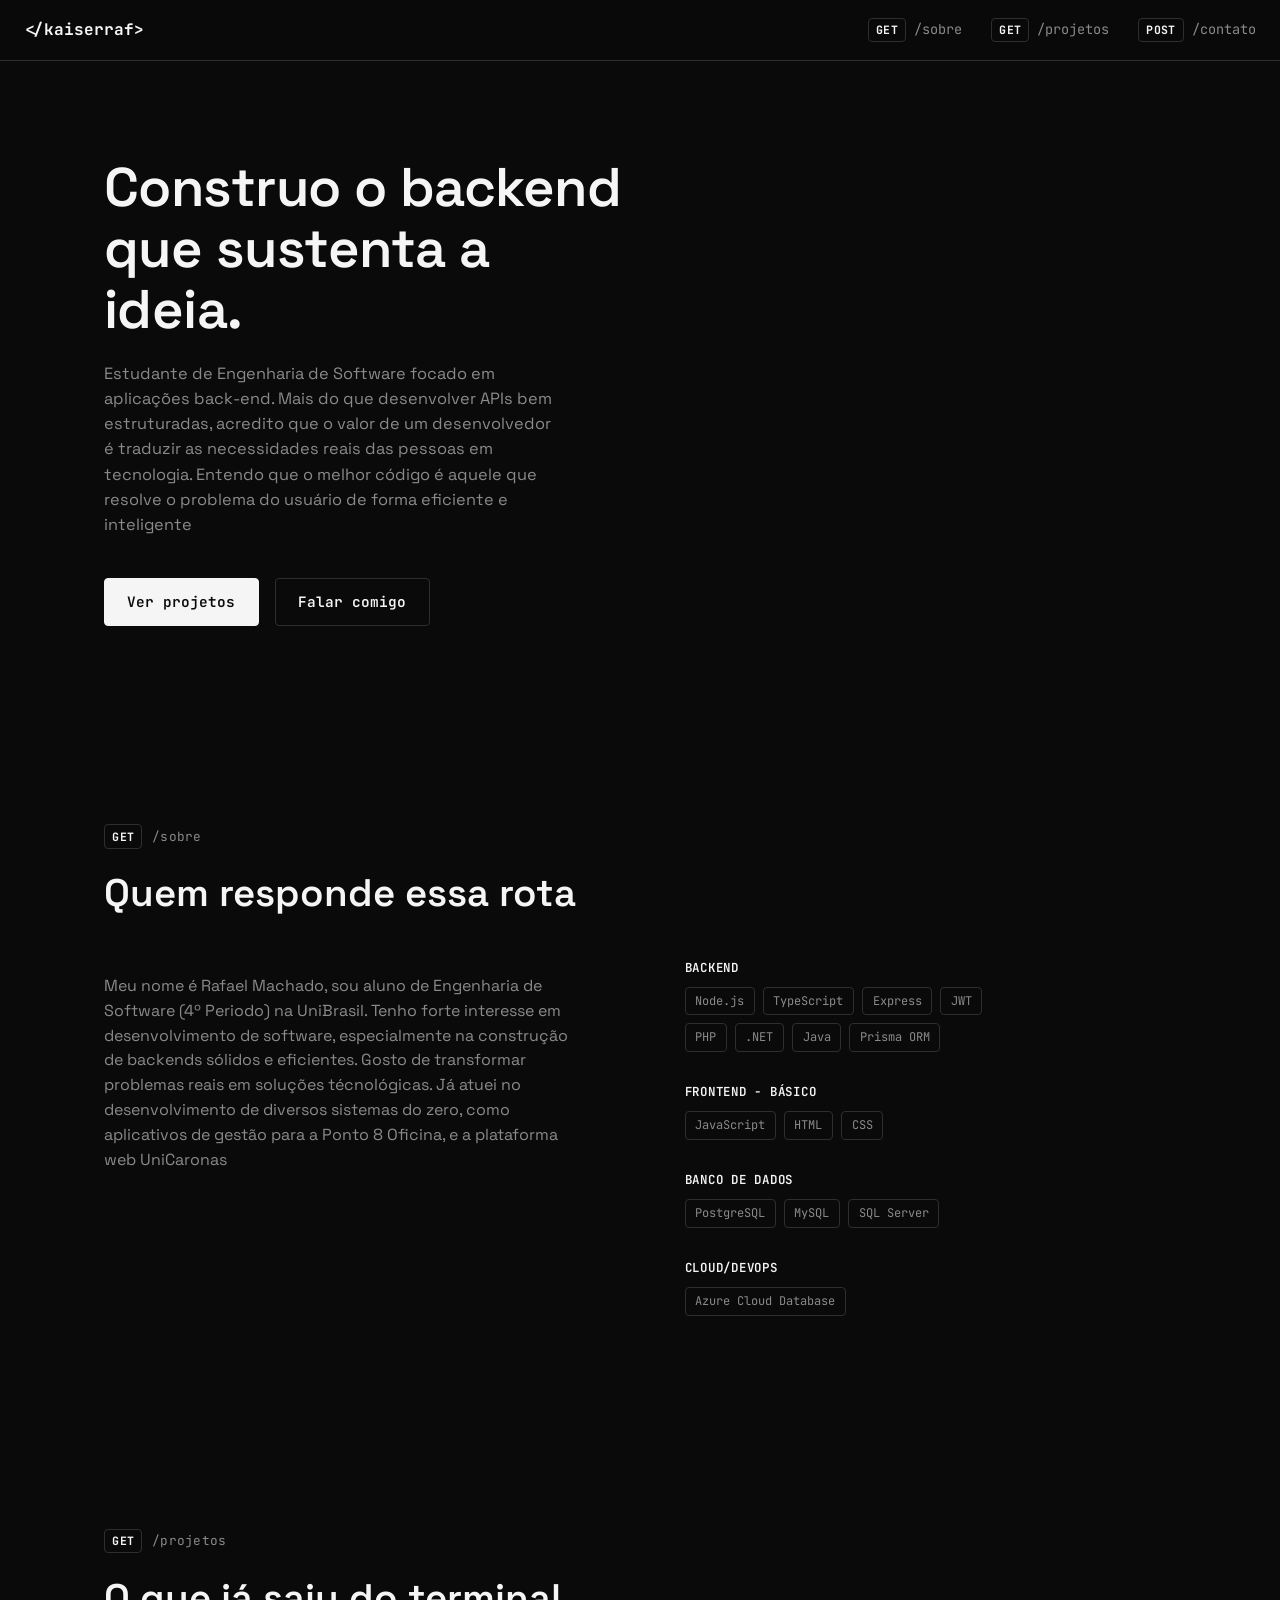
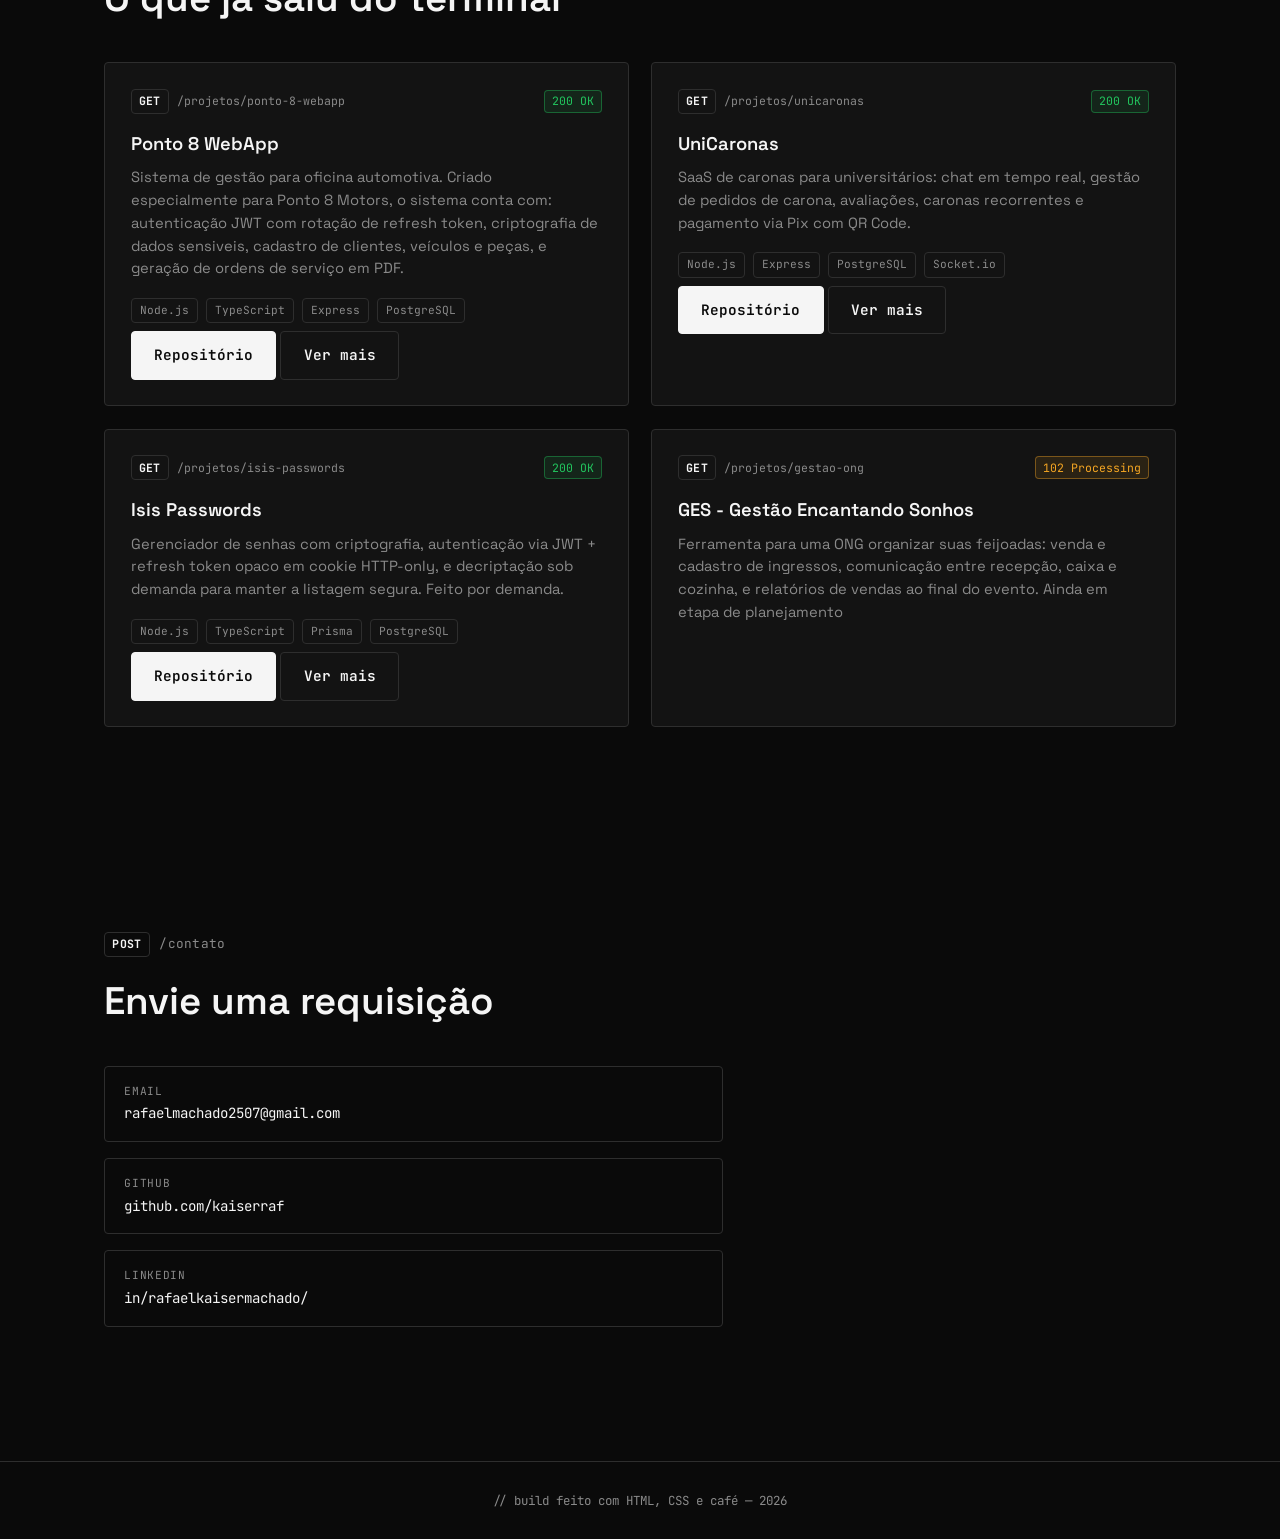
==== commit 24a1041b: "fix: reestrutura pastas e corrige caminhos para o GitHub Pages" ====
--- a/index.html
+++ b/index.html
@@ -7,7 +7,7 @@
 <link rel="preconnect" href="https://fonts.googleapis.com">
 <link rel="preconnect" href="https://fonts.gstatic.com" crossorigin>
 <link href="https://fonts.googleapis.com/css2?family=JetBrains+Mono:wght@400;500;600;700&family=Space+Grotesk:wght@400;500;600;700&display=swap" rel="stylesheet">
-<link rel="stylesheet" href="style.css">
+<link rel="stylesheet" href="assets/css/style.css">
 <meta name="description" content="Portfólio de Rafael Machado — estudante de Engenharia de Software na UniBrasil, focado em backends com Node.js, TypeScript, Express e PostgreSQL.">
 
 <!-- Open Graph (WhatsApp, LinkedIn, Facebook) -->
@@ -15,15 +15,15 @@
 <meta property="og:title" content="Kaiserraf Dev — Rafael Machado">
 <meta property="og:description" content="Estudante de Engenharia de Software focado em back-end. Confira projetos como Ponto 8 WebApp, UniCaronas e Isis Passwords.">
 <meta property="og:url" content="https://kaiserraf.github.io/portifolio/">
-<meta property="og:image" content="https://kaiserraf.github.io/portifolio/og-image.png">
+<meta property="og:image" content="https://kaiserraf.github.io/portifolio/assets/img/icon.jpg">
 
 <!-- Twitter/X card -->
 <meta name="twitter:card" content="summary_large_image">
 <meta name="twitter:title" content="Kaiserraf Dev — Rafael Machado">
 <meta name="twitter:description" content="Estudante de Engenharia de Software focado em back-end. Confira projetos como Ponto 8 WebApp, UniCaronas e Isis Passwords.">
-<meta name="twitter:image" content="https://kaiserraf.github.io/portifolio/og-image.png">
-
-<link rel="icon" type="image/png" href="icon.jpg">
+<meta name="twitter:image" content="https://kaiserraf.github.io/portifolio/assets/img/icon.jpg">
+
+<link rel="icon" type="image/jpeg" href="assets/img/icon.jpg">
 </head>
 <body>
 
@@ -126,7 +126,7 @@
           <li>Node.js</li><li>TypeScript</li><li>Express</li><li>PostgreSQL</li>
         </ul>
         <a href="https://github.com/kaiserraf/ponto-8-webapp" class="btn btn-primary">Repositório</a>
-        <a href="ponto8.html" class="btn btn-ghost">Ver mais</a>
+        <a href="pages/ponto-8.html" class="btn btn-ghost">Ver mais</a>
       </article>
 
       <article class="project-card">
@@ -142,7 +142,7 @@
           <li>Node.js</li><li>Express</li><li>PostgreSQL</li><li>Socket.io</li>
         </ul>
         <a href="https://github.com/arianearchanjo/unicaronas" class="btn btn-primary">Repositório</a>
-        <a href="unicaronas.html" class="btn btn-ghost">Ver mais</a>
+        <a href="pages/unicaronas.html" class="btn btn-ghost">Ver mais</a>
       </article>
 
       <article class="project-card">
@@ -158,7 +158,7 @@
           <li>Node.js</li><li>TypeScript</li><li>Prisma</li><li>PostgreSQL</li>
         </ul>
         <a href="https://github.com/kaiserraf/isis-passwords" class="btn btn-primary">Repositório</a>
-        <a href="isis-passwords.html" class="btn btn-ghost">Ver mais</a>
+        <a href="pages/isis-passwords.html" class="btn btn-ghost">Ver mais</a>
       </article>
 
       <article class="project-card">
@@ -209,41 +209,7 @@
   <p>// build feito com HTML, CSS e café — <span id="year"></span></p>
 </footer>
 
-<script>
-  // Ano dinâmico no rodapé
-  document.getElementById('year').textContent = new Date().getFullYear();
-
-  // Menu mobile
-  const navToggle = document.getElementById('navToggle');
-  const routes = document.querySelector('.routes');
-  navToggle.addEventListener('click', () => {
-    const isOpen = routes.classList.toggle('open');
-    navToggle.setAttribute('aria-expanded', isOpen);
-  });
-  routes.querySelectorAll('a').forEach(link => {
-    link.addEventListener('click', () => {
-      routes.classList.remove('open');
-      navToggle.setAttribute('aria-expanded', 'false');
-    });
-  });
-
-  // Reveal ao rolar a página
-  const revealEls = document.querySelectorAll('.section, .project-card');
-  if (!prefersReducedMotion && 'IntersectionObserver' in window) {
-    const observer = new IntersectionObserver((entries) => {
-      entries.forEach(entry => {
-        if (entry.isIntersecting) {
-          entry.target.classList.add('in-view');
-          observer.unobserve(entry.target);
-        }
-      });
-    }, { threshold: 0.12 });
-    revealEls.forEach(el => {
-      el.classList.add('reveal');
-      observer.observe(el);
-    });
-  }
-</script>
+<script src="assets/js/main.js" defer></script>
 
 </body>
 </html>
--- a/assets/css/style.css
+++ b/assets/css/style.css
@@ -0,0 +1,503 @@
+/* ============================================
+   TOKENS — mesma estrutura do projeto 1,
+   paleta reduzida a preto / branco / cinzas
+   ============================================ */
+:root {
+  --ink: #0a0a0a;
+  --ink-soft: #131313;
+  --slate: #1c1c1c;
+  --slate-line: #2e2e2e;
+  --white: #f5f5f5;
+  --mist: #8a8a8a;
+  --accent: #f5f5f5;
+  --ok: #b8b8b8;
+  --success: #22c55e;
+  --processing: #f5a623;
+
+  --font-display: 'Space Grotesk', sans-serif;
+  --font-mono: 'JetBrains Mono', monospace;
+
+  --radius: 4px;
+  --max-width: 1120px;
+  --section-pad: clamp(4rem, 8vw, 7rem);
+}
+
+* { box-sizing: border-box; }
+
+html { scroll-behavior: smooth; }
+
+@media (prefers-reduced-motion: reduce) {
+  html { scroll-behavior: auto; }
+  * { animation-duration: 0.01ms !important; animation-iteration-count: 1 !important; transition-duration: 0.01ms !important; }
+}
+
+body {
+  margin: 0;
+  background: var(--ink);
+  color: var(--white);
+  font-family: var(--font-display);
+  line-height: 1.55;
+  -webkit-font-smoothing: antialiased;
+}
+
+h1, h2, h3 { font-family: var(--font-display); font-weight: 600; margin: 0; }
+
+a { color: inherit; text-decoration: none; }
+
+ul { list-style: none; margin: 0; padding: 0; }
+
+section, header, footer, main { position: relative; }
+
+::selection { background: var(--white); color: var(--ink); }
+
+:focus-visible {
+  outline: 2px solid var(--white);
+  outline-offset: 3px;
+}
+
+/* ============================================
+   UTILITIES
+   ============================================ */
+.eyebrow {
+  font-family: var(--font-mono);
+  font-size: 0.8rem;
+  color: var(--mist);
+  letter-spacing: 0.02em;
+  margin: 0 0 0.9rem;
+  display: flex;
+  align-items: center;
+  gap: 0.6rem;
+  flex-wrap: wrap;
+}
+
+.verb {
+  font-family: var(--font-mono);
+  font-weight: 700;
+  font-size: 0.72rem;
+  padding: 0.15rem 0.45rem;
+  border-radius: var(--radius);
+  letter-spacing: 0.03em;
+  border: 1px solid var(--slate-line);
+  color: var(--mist);
+}
+.verb-get { color: var(--white); }
+.verb-post { color: var(--white); }
+
+.status {
+  font-family: var(--font-mono);
+  font-size: 0.72rem;
+  color: var(--success);
+  background: rgba(34, 197, 94, 0.1);
+  border: 1px solid rgba(34, 197, 94, 0.4); /*cor sugerida pela IA*/
+  border-radius: var(--radius);
+  padding: 0.1rem 0.45rem;
+}
+
+.status-process {
+  font-family: var(--font-mono);
+  font-size: 0.72rem;
+  color: var(--processing);
+  background: rgba(245, 166, 35, 0.1);
+  border: 1px solid rgba(245, 166, 35, 0.4); /*cor sugerida pela IA*/
+  border-radius: var(--radius);
+  padding: 0.1rem 0.45rem;
+}
+
+.section {
+  max-width: var(--max-width);
+  margin: 0 auto;
+  padding: var(--section-pad) 1.5rem;
+}
+
+.section h2 {
+  font-size: clamp(1.7rem, 3.2vw, 2.4rem);
+  margin-bottom: 2.2rem;
+  max-width: 26ch;
+}
+
+.reveal { opacity: 0; transform: translateY(18px); transition: opacity 0.6s ease, transform 0.6s ease; }
+.reveal.in-view { opacity: 1; transform: translateY(0); }
+
+.btn {
+  display: inline-flex;
+  align-items: center;
+  gap: 0.5rem;
+  font-family: var(--font-mono);
+  font-size: 0.9rem;
+  font-weight: 600;
+  padding: 0.75rem 1.4rem;
+  border-radius: var(--radius);
+  border: 1px solid var(--slate-line);
+  cursor: pointer;
+  transition: transform 0.15s ease, background 0.15s ease, border-color 0.15s ease;
+}
+.btn:hover { transform: translateY(-2px); }
+
+.btn-primary { background: var(--white); color: var(--ink); border-color: var(--white); margin-top: 0.5rem;}
+.btn-primary:hover { background: var(--mist); border-color: var(--mist);}
+
+.btn-ghost { border-color: var(--slate-line); color: var(--white); margin-top: 0.5rem;}
+.btn-ghost:hover { border-color: var(--white); }
+
+.tags {
+  display: flex;
+  flex-wrap: wrap;
+  gap: 0.5rem;
+}
+.tags li {
+  font-family: var(--font-mono);
+  font-size: 0.75rem;
+  color: var(--mist);
+  border: 1px solid var(--slate-line);
+  border-radius: var(--radius);
+  padding: 0.25rem 0.6rem;
+}
+.tags.small li { font-size: 0.7rem; padding: 0.2rem 0.5rem; }
+
+
+/* ============================================
+   TOPBAR
+   ============================================ */
+.topbar {
+  position: sticky;
+  top: 0;
+  z-index: 50;
+  display: flex;
+  align-items: center;
+  justify-content: space-between;
+  padding: 1.1rem 1.5rem;
+  background: rgba(10, 10, 10, 0.85);
+  backdrop-filter: blur(10px);
+  border-bottom: 1px solid var(--slate-line);
+}
+
+.brand {
+  font-family: var(--font-mono);
+  font-weight: 700;
+  font-size: 1rem;
+  color: var(--white);
+}
+
+.routes {
+  display: flex;
+  gap: 1.8rem;
+}
+.routes a {
+  font-family: var(--font-mono);
+  font-size: 0.85rem;
+  color: var(--mist);
+  display: flex;
+  align-items: center;
+  gap: 0.5rem;
+  transition: color 0.15s ease;
+}
+.routes a:hover { color: var(--white); }
+
+.nav-toggle {
+  display: none;
+  flex-direction: column;
+  justify-content: center;
+  gap: 5px;
+  width: 34px;
+  height: 34px;
+  background: none;
+  border: none;
+  cursor: pointer;
+  padding: 0;
+}
+.nav-toggle span {
+  display: block;
+  height: 2px;
+  background: var(--white);
+  border-radius: 2px;
+}
+
+/* ============================================
+   HERO
+   ============================================ */
+.hero {
+  max-width: var(--max-width);
+  margin: 0 auto;
+  padding: clamp(3rem, 10vw, 6rem) 1.5rem;
+  display: grid;
+  grid-template-columns: 1.1fr 1fr;
+  gap: 3rem;
+  align-items: center;
+}
+
+.hero-copy h1 {
+  font-size: clamp(2.2rem, 5vw, 3.4rem);
+  line-height: 1.12;
+  margin: 0 0 1.3rem;
+  letter-spacing: -0.01em;
+}
+
+.hero-copy .lede {
+  color: var(--mist);
+  font-size: 1.02rem;
+  max-width: 46ch;
+  margin: 0 0 2rem;
+}
+
+.hero-actions {
+  display: flex;
+  gap: 1rem;
+  flex-wrap: wrap;
+}
+
+.terminal-window {
+  background: var(--ink-soft);
+  border: 1px solid var(--slate-line);
+  border-radius: var(--radius);
+  overflow: hidden;
+}
+
+.terminal-bar {
+  display: flex;
+  align-items: center;
+  gap: 0.4rem;
+  padding: 0.7rem 0.9rem;
+  background: var(--slate);
+  border-bottom: 1px solid var(--slate-line);
+}
+.dot { width: 9px; height: 9px; border-radius: 50%; background: var(--slate-line); }
+.dot-r, .dot-y, .dot-g { background: var(--slate-line); }
+.terminal-title {
+  margin-left: 0.6rem;
+  font-family: var(--font-mono);
+  font-size: 0.72rem;
+  color: var(--mist);
+}
+
+.terminal-body {
+  padding: 1.3rem 1.2rem;
+  min-height: 220px;
+}
+.terminal-body pre {
+  margin: 0;
+  font-family: var(--font-mono);
+  font-size: 0.85rem;
+  color: var(--white);
+  white-space: pre-wrap;
+  word-break: break-word;
+  display: inline;
+}
+.cursor {
+  font-family: var(--font-mono);
+  color: var(--white);
+}
+@keyframes blink {
+  0%, 50% { opacity: 1; }
+  51%, 100% { opacity: 0; }
+}
+
+/* ============================================
+   SOBRE
+   ============================================ */
+.about-grid {
+  display: grid;
+  grid-template-columns: 1.1fr 1fr;
+  gap: 2.5rem;
+  align-items: start;
+}
+
+.about-text {
+  color: var(--mist);
+  font-size: 1rem;
+  max-width: 48ch;
+}
+
+.stack-groups {
+  display: flex;
+  flex-direction: column;
+  gap: 1.4rem;
+}
+
+.stack-group h3 {
+  font-family: var(--font-mono);
+  font-size: 0.78rem;
+  color: var(--white);
+  text-transform: uppercase;
+  letter-spacing: 0.06em;
+  margin-bottom: 0.6rem;
+}
+
+.stack-group ul {
+  margin: 0.5rem 0;
+}
+
+/* ============================================
+   PROJETOS
+   ============================================ */
+.project-grid {
+  display: grid;
+  grid-template-columns: repeat(2, 1fr);
+  gap: 1.4rem;
+}
+
+.project-card {
+  background: var(--ink-soft);
+  border: 1px solid var(--slate-line);
+  border-radius: var(--radius);
+  padding: 1.6rem;
+  transition: border-color 0.2s ease, transform 0.2s ease;
+}
+.project-card:hover {
+  border-color: var(--white);
+  transform: translateY(-3px);
+}
+
+.project-head {
+  display: flex;
+  align-items: center;
+  justify-content: space-between;
+  margin-bottom: 1rem;
+  flex-wrap: wrap;
+  gap: 0.5rem;
+}
+.route {
+  font-family: var(--font-mono);
+  font-size: 0.72rem;
+  color: var(--mist);
+  display: flex;
+  align-items: center;
+  gap: 0.5rem;
+}
+
+.project-card h3 {
+  font-size: 1.15rem;
+  margin-bottom: 0.5rem;
+}
+.project-card p {
+  color: var(--mist);
+  font-size: 0.92rem;
+  margin: 0 0 1.1rem;
+}
+
+/* ============================================
+   CONTATO
+   ============================================ */
+.section-contact { padding-bottom: calc(var(--section-pad) + 2rem); }
+
+.contact-grid {
+  display: grid;
+  grid-template-columns: 1.2fr 0.8fr;
+  gap: 2.5rem;
+  margin-top: 2rem;
+}
+
+.contact-form {
+  display: flex;
+  flex-direction: column;
+  gap: 0.4rem;
+}
+.contact-form label {
+  font-family: var(--font-mono);
+  font-size: 0.75rem;
+  color: var(--mist);
+  margin-top: 0.9rem;
+}
+.contact-form input,
+.contact-form textarea {
+  background: var(--ink-soft);
+  border: 1px solid var(--slate-line);
+  border-radius: var(--radius);
+  color: var(--white);
+  font-family: var(--font-mono);
+  font-size: 0.9rem;
+  padding: 0.75rem 0.9rem;
+  resize: vertical;
+}
+.contact-form input:focus,
+.contact-form textarea:focus {
+  border-color: var(--white);
+}
+.contact-form button {
+  margin-top: 1.3rem;
+  align-self: flex-start;
+}
+.form-response {
+  font-family: var(--font-mono);
+  font-size: 0.8rem;
+  color: var(--mist);
+  min-height: 1.2em;
+  opacity: 0;
+  transition: opacity 0.3s ease;
+}
+.form-response.show { opacity: 1; color: var(--white); }
+
+.contact-links {
+  display: flex;
+  flex-direction: column;
+  gap: 1rem;
+  align-self: start;
+}
+.contact-link {
+  display: flex;
+  flex-direction: column;
+  gap: 0.2rem;
+  padding: 1rem 1.2rem;
+  border: 1px solid var(--slate-line);
+  border-radius: var(--radius);
+  transition: border-color 0.2s ease, transform 0.2s ease;
+}
+.contact-link:hover { border-color: var(--white); transform: translateY(-2px); }
+.link-label {
+  font-family: var(--font-mono);
+  font-size: 0.7rem;
+  color: var(--mist);
+  text-transform: uppercase;
+  letter-spacing: 0.06em;
+}
+.link-value {
+  font-family: var(--font-mono);
+  font-size: 0.88rem;
+  color: var(--white);
+}
+
+/* ============================================
+   FOOTER
+   ============================================ */
+.footer {
+  border-top: 1px solid var(--slate-line);
+  padding: 1.8rem 1.5rem;
+  text-align: center;
+}
+.footer p {
+  font-family: var(--font-mono);
+  font-size: 0.78rem;
+  color: var(--mist);
+  margin: 0;
+}
+
+/* ============================================
+   RESPONSIVE
+   ============================================ */
+@media (max-width: 860px) {
+  .hero { grid-template-columns: 1fr; }
+  .about-grid { grid-template-columns: 1fr; }
+  .contact-grid { grid-template-columns: 1fr; }
+  .project-grid { grid-template-columns: 1fr; }
+}
+
+@media (max-width: 720px) {
+  .routes {
+    position: absolute;
+    top: 100%;
+    left: 0;
+    right: 0;
+    background: var(--ink-soft);
+    border-bottom: 1px solid var(--slate-line);
+    flex-direction: column;
+    gap: 0;
+    max-height: 0;
+    overflow: hidden;
+    transition: max-height 0.25s ease;
+  }
+  .routes.open { max-height: 220px; }
+  .routes a {
+    padding: 0.9rem 1.5rem;
+    border-bottom: 1px solid var(--slate-line);
+  }
+  .nav-toggle { display: flex; }
+}
